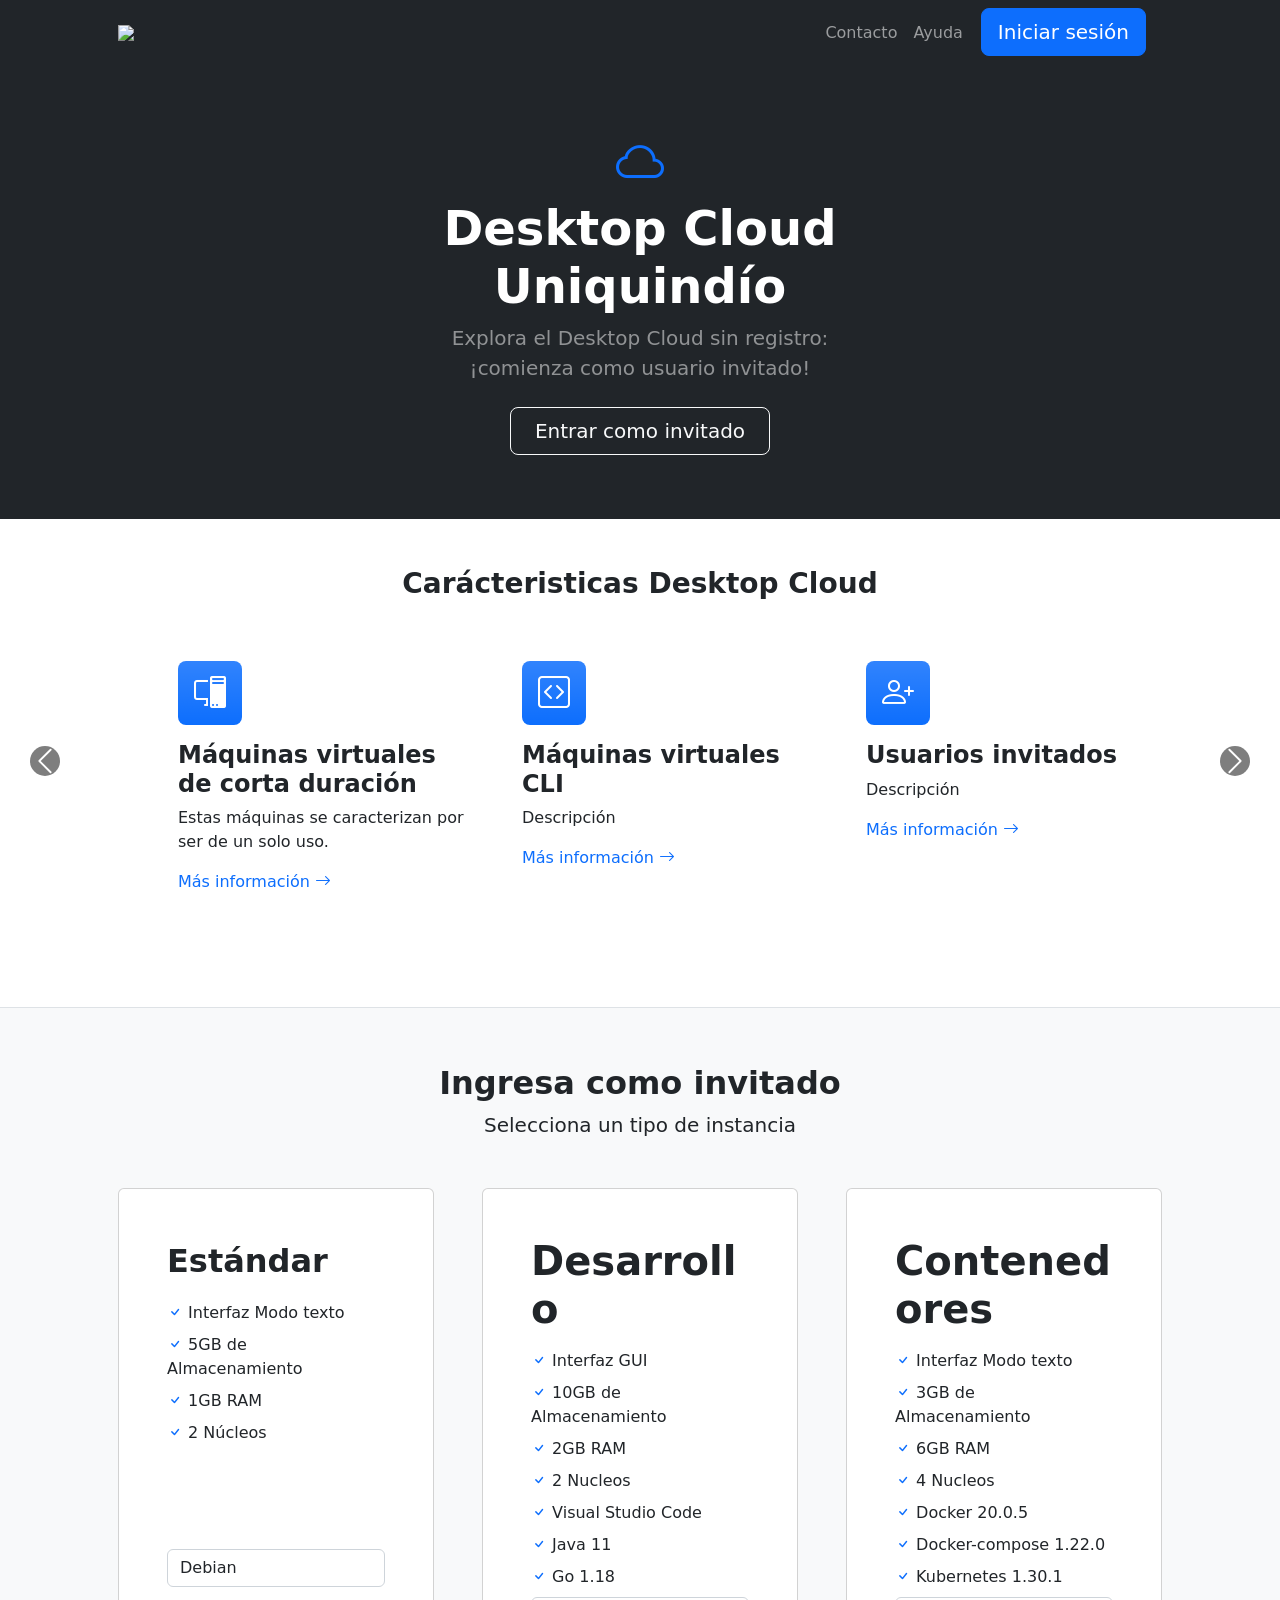
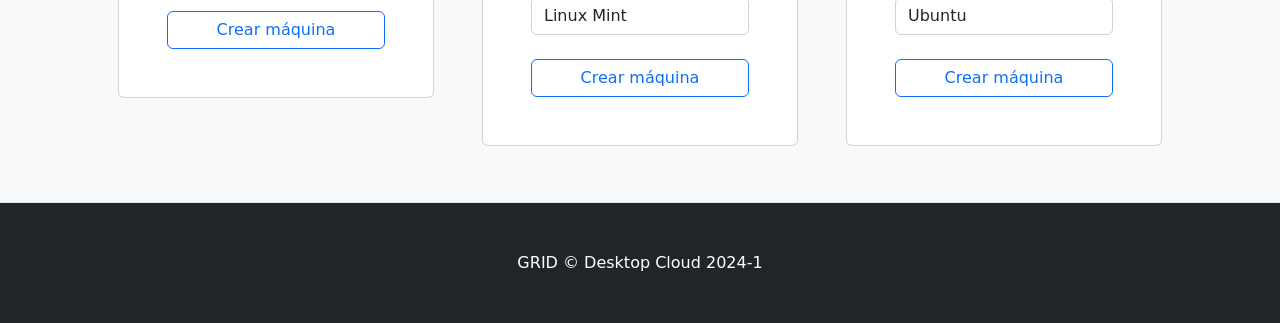
==== templates/index.html @ f7b35f6e "ajustes integracion" ====
<!DOCTYPE html>
<html lang="es">
<head>
    <meta charset="utf-8" />
    <meta name="viewport" content="width=device-width, initial-scale=1, shrink-to-fit=no" />
    <meta name="description" content="" />
    <meta name="author" content="" />
    <title>DesktopCloud - Inicio</title>
    <!-- Favicon-->
    <link rel="icon" type="image/x-icon" href="/static/images/favicon.ico" />
    <!-- Bootstrap icons-->
    <link href="https://cdn.jsdelivr.net/npm/bootstrap-icons@1.4.1/font/bootstrap-icons.css" rel="stylesheet" />
    <link href="https://cdn.jsdelivr.net/npm/bootstrap-icons/font/bootstrap-icons.css" rel="stylesheet">
    <!-- Core theme CSS (includes Bootstrap)-->
    <link href="/static/styles.css" rel="stylesheet" />

    <style>
        .modal-centered {
            display: flex !important;
            align-items: center;
            justify-content: center;
            padding-top: 10%;
        }

        .modal-dialog {
            margin-top: 15vh;
        }

        .carousel-control-prev,
        .carousel-control-next {
            width: auto;
            height: auto;
            transform: translateY(-50%);
            top: 40%;
            padding: 0;
        }

        .carousel-control-prev {
            left: -40px;
            /* valor para desplazar la flecha más hacia la izquierda */
        }

        .carousel-control-next {
            right: -40px;
            /* valor para desplazar la flecha más hacia la derecha */
        }

        .carousel-control-prev-icon,
        .carousel-control-next-icon {
            background-color: black;
            border-radius: 50%;
            width: 30px;
            height: 30px;
        }

        #featuresCarousel .carousel-inner {
            min-height: 250px;
        }
    </style>           
</head>
<body>
    <!-- Responsive navbar-->
    <nav class="navbar navbar-expand-lg navbar-dark bg-dark">
        <div class="container px-5">             
            <a href="/templates/index.html">
                <img class="icon-image" style="width: 250px;" src="/static/images/Imagen3.png">        
            </a>                                  
                
            <button class="navbar-toggler" type="button" data-bs-toggle="collapse" data-bs-target="#navbarSupportedContent" aria-controls="navbarSupportedContent" aria-expanded="false"aria-label="Toggle navigation">
                <span class="navbar-toggler-icon"></span>
            </button>
            <div class="collapse navbar-collapse" id="navbarSupportedContent">                                        
                <ul class="navbar-nav ms-auto mb-2 mb-lg-0">   
                    <li class="nav-item"><a class="nav-link" href="/templates/aboutUs.html" style="margin-top: 5px;">Contacto</a></li>
                    <li class="nav-item"><a class="nav-link" href="/templates/helpCenter.html" style="margin-right: 10px;margin-top: 5px;">Ayuda</a></li>                    
                    <li class="nav-item"><a class="btn btn-primary btn-lg px-3 me-sm-3" href="/templates/login.html">Iniciar sesión</a></li>                                             
                </ul>
            </div>
        </div>
    </nav>
    <!-- Header-->
    <header class="bg-dark py-3">
        <div class="container px-5">
            <div class="row gx-5 justify-content-center">
                <div class="col-lg-6">
                    <div class="text-center my-5">
                        <div style="margin-bottom: -20px; padding-bottom: 20px;">
                            <i class="bi bi-cloud text-primary" style="font-size: 3rem;"></i>
                        </div>
                        <h1 class="display-5 fw-bolder text-white mb-2">Desktop Cloud Uniquindío</h1>
                        <p class="lead text-white-50 mb-4">Explora el Desktop Cloud sin registro:<br> ¡comienza como
                            usuario invitado!</p>
                        <div class="d-grid gap-3 d-sm-flex justify-content-sm-center">
                            <!-- <a class="btn btn-primary btn-lg px-4 me-sm-3" href="#Login">Iniciar sesión</a> -->
                            <a class="btn btn-outline-light btn-lg px-4" href="#Invitado">Entrar como invitado</a>
                        </div>
                    </div>
                </div>
            </div>
        </div>
    </header>

    <!--Sección características-->
    <section class="py-5 border-bottom" id="características">
        <div class="text-center mb-5">
            <h3 class="fw-bolder" style="margin-bottom: 60px;">Carácteristicas Desktop Cloud</h3>
        </div>
        <div class="container px-5 my-5 position-relative">
            <div id="featuresCarousel" class="carousel slide" data-bs-ride="carousel" style="margin-left: 60px;">
                <div class="carousel-inner">
                    <div class="carousel-item active">
                        <div class="row gx-5">
                            <div class="col-lg-4 mb-5 mb-lg-0">
                                <div class="feature bg-primary bg-gradient text-white rounded-3 mb-3">
                                    <i class="bi bi-pc-display"></i>
                                </div>
                                <h2 class="h4 fw-bolder">Máquinas virtuales de corta duración</h2>
                                <p>Estas máquinas se caracterizan por ser de un solo uso.</p>
                                <a class="text-decoration-none" href="#!" data-bs-toggle="modal"
                                    data-bs-target="#descriptionModal1">
                                    Más información
                                    <i class="bi bi-arrow-right"></i>
                                </a>
                            </div>
                            <div class="col-lg-4 mb-5 mb-lg-0">
                                <div class="feature bg-primary bg-gradient text-white rounded-3 mb-3">
                                    <i class="bi bi-code-square"></i>
                                </div>
                                <h2 class="h4 fw-bolder">Máquinas virtuales CLI</h2>
                                <p> Descripción</p>
                                <a class="text-decoration-none" href="#!" data-bs-toggle="modal"
                                    data-bs-target="#descriptionModal2">
                                    Más información
                                    <i class="bi bi-arrow-right"></i>
                                </a>
                            </div>
                            <div class="col-lg-4">
                                <div class="feature bg-primary bg-gradient text-white rounded-3 mb-3">
                                    <i class="bi bi-person-plus"></i>
                                </div>
                                <h2 class="h4 fw-bolder">Usuarios invitados</h2>
                                <p>Descripción</p>
                                <a class="text-decoration-none" href="#!" data-bs-toggle="modal"
                                    data-bs-target="#descriptionModal3">
                                    Más información
                                    <i class="bi bi-arrow-right"></i>
                                </a>
                            </div>
                        </div>
                    </div>
                    <!-- Más elementos del carrusel-->
                    <div class="carousel-item">
                        <div class="row gx-5">
                            <div class="col-lg-4 mb-5 mb-lg-0">
                                <div class="feature bg-primary bg-gradient text-white rounded-3 mb-3">
                                    <i class="bi bi-pc-display"></i>
                                </div>
                                <h2 class="h4 fw-bolder">Otro Elemento 1</h2>
                                <p>Descripción del otro elemento 1.</p>
                                <a class="text-decoration-none" href="#!" data-bs-toggle="modal"
                                    data-bs-target="#descriptionModal4">
                                    Más información
                                    <i class="bi bi-arrow-right"></i>
                                </a>
                            </div>
                            <div class="col-lg-4 mb-5 mb-lg-0">
                                <div class="feature bg-primary bg-gradient text-white rounded-3 mb-3">
                                    <i class="bi bi-code-square"></i>
                                </div>
                                <h2 class="h4 fw-bolder">Otro Elemento 2</h2>
                                <p>Descripción del otro elemento 2.</p>
                                <a class="text-decoration-none" href="#!" data-bs-toggle="modal"
                                    data-bs-target="#descriptionModal5">
                                    Más información
                                    <i class="bi bi-arrow-right"></i>
                                </a>
                            </div>
                            <div class="col-lg-4">
                                <div class="feature bg-primary bg-gradient text-white rounded-3 mb-3">
                                    <i class="bi bi-person-plus"></i>
                                </div>
                                <h2 class="h4 fw-bolder">Otro Elemento 3</h2>
                                <p>Descripción del otro elemento 3.</p>
                                <a class="text-decoration-none" href="#!" data-bs-toggle="modal"
                                    data-bs-target="#descriptionModal6">
                                    Más información
                                    <i class="bi bi-arrow-right"></i>
                                </a>
                            </div>
                        </div>
                    </div>
                </div>
            </div>
            <!-- Flechas de navegación del carrusel -->
            <button class="carousel-control-prev" type="button" data-bs-target="#featuresCarousel" data-bs-slide="prev">
                <span class="carousel-control-prev-icon" aria-hidden="true"></span>
                <span class="visually-hidden">Anterior</span>
            </button>
            <button class="carousel-control-next" type="button" data-bs-target="#featuresCarousel" data-bs-slide="next">
                <span class="carousel-control-next-icon" aria-hidden="true"></span>
                <span class="visually-hidden">Siguiente</span>
            </button>
        </div>

        <!--  Descripcion emergente MVE-->
        <div class="modal fade" id="descriptionModal1" tabindex="-1" aria-labelledby="descriptionModalLabel"
            aria-hidden="true">
            <div class="modal-dialog">
                <div class="modal-content">
                    <div class="modal-header">
                        <h5 class="modal-title" id="descriptionModalLabel">Máquinas virtuales efímeras</h5>
                        <button type="button" class="btn-close" data-bs-dismiss="modal" aria-label="Close"></button>
                    </div>
                    <div class="modal-body">
                        Estas máquinas se caracterizan por su rápida creación, lo que las hace ideales para situaciones
                        donde se necesita una
                        instancia de forma eficiente. Al ser de un solo uso, ofrecen un entorno limpio, no se mantienen
                        persistentes,
                        lo que significa que cualquier cambio o información almacenada en ellas se perderá una vez que
                        la máquina se apague.
                    </div>
                    <div class="modal-footer">

                    </div>
                </div>
            </div>
        </div>

        <!--  Descripcion emergente MVCLI-->
        <div class="modal fade" id="descriptionModal2" tabindex="-1" aria-labelledby="descriptionModalLabel"
            aria-hidden="true">
            <div class="modal-dialog">
                <div class="modal-content">
                    <div class="modal-header">
                        <h5 class="modal-title" id="descriptionModalLabel">Máquinas virtuales CLI</h5>
                        <button type="button" class="btn-close" data-bs-dismiss="modal" aria-label="Close"></button>
                    </div>
                    <div class="modal-body">
                        Son máquinas virtuales que se pueden acceder y controlar a través de una interfaz de
                        línea de comandos, facilitan la gestión y el control del sistema operativo de forma
                        directa, no poseen interfaz gráfica de usuario (GUI) para evitar la congestión de
                        red y que tanto los usuarios en el Desktop Cloud como los usuarios directos en el
                        host no se vean afectados.
                    </div>
                    <div class="modal-footer">

                    </div>
                </div>
            </div>
        </div>

        <!--  Descripcion emergente UserI-->
        <div class="modal fade" id="descriptionModal3" tabindex="-1" aria-labelledby="descriptionModalLabel"
            aria-hidden="true">
            <div class="modal-dialog">
                <div class="modal-content">
                    <div class="modal-header">
                        <h5 class="modal-title" id="descriptionModalLabel">Usuarios invitados</h5>
                        <button type="button" class="btn-close" data-bs-dismiss="modal" aria-label="Close"></button>
                    </div>
                    <div class="modal-body">
                        Los usuarios invitados pueden acceder al sistema de forma rápida y sencilla sin
                        necesidad de registrarse, lo que les permite experimentar con la plataforma de
                        manera temporal y sin compromisos.
                    </div>
                    <div class="modal-footer">

                    </div>
                </div>
            </div>
        </div>
    </section>

    <!-- Sección de invitado-->
    <section class="bg-light py-2 border-bottom" id="Invitado">
        <div class="container px-5 my-5">
            <div class="text-center mb-5">
                <h2 class="fw-bolder">Ingresa como invitado</h2>
                <p class="lead mb-0">Selecciona un tipo de instancia</p>
            </div>
            <div class="row gx-5 justify-content-center">
                <!-- Pricing card free-->
                <div class="col-lg-6 col-xl-4">
                    <div class="card mb-5 mb-xl-0">
                        <div class="card-body p-5">
                            <div class="mb-3">
                                <span class="fs-2 fw-bold">Estándar</span>
                            </div>
                                <ul class="list-unstyled mb-4">
                                    <li class="mb-2">
                                        <i class="bi bi-check text-primary"></i>
                                        Interfaz Modo texto
                                    </li>
                                    <li class="mb-2">
                                        <i class="bi bi-check text-primary"></i>
                                        5GB de Almacenamiento
                                    </li>
                                    <li class="mb-2">
                                        <i class="bi bi-check text-primary"></i>
                                        1GB RAM
                                    </li>
                                    <li class="mb-2">
                                        <i class="bi bi-check text-primary"></i>
                                        2 Núcleos
                                    </li>
                                    <br>
                                    <br>
                                    <br>
                                    <br>
                                    <!--<li class="mb-2">
                                        <i class="bi bi-check text-primary"></i>
                                        caracteristica extra
                                    </li>
                                    <li class="mb-2">
                                        <i class="bi bi-check text-primary"></i>
                                        caracteristica extra
                                    </li>
                                    <li class="mb-2">
                                        <i class="bi b i-check text-primary"></i>
                                        caracteristica extra
                                    </li>-->
                                    <select class="form-control" id="osCreate1" name="osCreate1" required>
                                        <option value="Debian">Debian</option>
                                    </select>
                                </ul>
                                <div class="d-grid">
                                    <a class="btn btn-outline-primary" id="guest-login-btn1">Crear máquina</a>
                                </div>
                            </div>
                        </div>
                    </div>
                    <!-- Pricing card pro-->
                    <div class="col-lg-6 col-xl-4">
                        <div class="card mb-5 mb-xl-0">
                            <div class="card-body p-5">
                                <div class="mb-3">
                                    <span class="display-6 fw-bold">Desarrollo</span>
                                </div>
                                <ul class="list-unstyled mb-4">
                                    <li class="mb-2">
                                        <i class="bi bi-check text-primary"></i>
                                        Interfaz GUI
                                    </li>
                                    <li class="mb-2">
                                        <i class="bi bi-check text-primary"></i>
                                        10GB de Almacenamiento
                                    </li>
                                    <li class="mb-2">
                                        <i class="bi bi-check text-primary"></i>
                                        2GB RAM
                                    </li>
                                    <li class="mb-2">
                                        <i class="bi bi-check text-primary"></i>
                                        2 Nucleos
                                    </li>
                                    <li class="mb-2">
                                        <i class="bi bi-check text-primary"></i>
                                        Visual Studio Code
                                    </li>
                                    <li class="mb-2">
                                        <i class="bi bi-check text-primary"></i>
                                        Java 11
                                    </li>
                                    <li class="mb-2">
                                        <i class="bi bi-check text-primary"></i>
                                        Go 1.18
                                    </li>
                                    <select class="form-control" id="osCreate2" name="osCreate2" required>
                                        <option value="Mint">Linux Mint</option>
                                    </select>
                                </ul>
                                <div class="d-grid">
                                    <a class="btn btn-outline-primary" id="guest-login-btn2">Crear máquina</a>
                                </div>
                            </div>
                        </div>
                    </div>
                    <!-- Pricing card enterprise-->
                    <div class="col-lg-6 col-xl-4">
                        <div class="card">
                            <div class="card-body p-5">
                                <div class="mb-3">
                                    <span class="display-6 fw-bold">Contenedores</span>
                                </div>
                                <ul class="list-unstyled mb-4">
                                    <li class="mb-2">
                                        <i class="bi bi-check text-primary"></i>
                                        Interfaz Modo texto
                                    </li>
                                    <li class="mb-2">
                                        <i class="bi bi-check text-primary"></i>
                                        3GB de Almacenamiento
                                    </li>
                                    <li class="mb-2">
                                        <i class="bi bi-check text-primary"></i>
                                        6GB RAM
                                    </li>
                                    <li class="mb-2">
                                        <i class="bi bi-check text-primary"></i>
                                        4 Nucleos
                                    </li>
                                    <li class="mb-2">
                                        <i class="bi bi-check text-primary"></i>
                                        Docker 20.0.5
                                    </li>
                                    <li class="mb-2">
                                        <i class="bi bi-check text-primary"></i>
                                        Docker-compose 1.22.0
                                    </li>
                                    <li class="mb-2">
                                        <i class="bi bi-check text-primary"></i>
                                        Kubernetes 1.30.1
                                    </li>
                                    <select class="form-control" id="osCreate3" name="osCreate3" required>
                                        <option value="Ubuntu">Ubuntu</option>
                                    </select>
                                </ul>
                                <div class="d-grid">
                                    <a class="btn btn-outline-primary" id="guest-login-btn3">Crear máquina</a>
                                </div>
                            </div>
                        </div>
                    </div>
                </div>
            </div>
        </div>
    </section>

    <!--Script usuario invitado-->
    <script src="https://code.jquery.com/jquery-3.6.0.min.js"></script>
    <script>
        $(document).ready(function () {
            $("#guest-login-btn1").on("click", function () {
                // Obtener el valor seleccionado del campo "osCreate"
                var distribucion = $("#osCreate1").val();

                $.ajax({
                    type: "POST",
                    url: "/api/loginTemp",
                    data: { osCreate: distribucion }, // Incluir el valor en los datos de la solicitud
                    success: function (response) {
                        console.log("Inicio de sesión como invitado exitoso");
                        window.location.href = "/mainPage";
                    },
                    error: function (error) {
                        console.error("Error al iniciar sesión como invitado", error);
                    }
                });
            });
        });
    </script>

    <script src="https://code.jquery.com/jquery-3.6.0.min.js"></script>
    <script>
        $(document).ready(function () {
            $("#guest-login-btn2").on("click", function () {
                // Obtener el valor seleccionado del campo "osCreate"
                var distribucion = $("#osCreate2").val();

                $.ajax({
                    type: "POST",
                    url: "/api/loginTemp",
                    data: { osCreate: distribucion }, // Incluir el valor en los datos de la solicitud
                    success: function (response) {
                        console.log("Inicio de sesión como invitado exitoso");
                        window.location.href = "/mainPage";
                    },
                    error: function (error) {
                        console.error("Error al iniciar sesión como invitado", error);
                    }
                });
            });
        });
    </script>

    <script src="https://code.jquery.com/jquery-3.6.0.min.js"></script>
    <script>
        $(document).ready(function () {
            $("#guest-login-btn3").on("click", function () {
                // Obtener el valor seleccionado del campo "osCreate"
                var distribucion = $("#osCreate3").val();

                $.ajax({
                    type: "POST",
                    url: "/api/loginTemp",
                    data: { osCreate: distribucion }, // Incluir el valor en los datos de la solicitud
                    success: function (response) {
                        console.log("Inicio de sesión como invitado exitoso");
                        window.location.href = "/mainPage";
                    },
                    error: function (error) {
                        console.error("Error al iniciar sesión como invitado", error);
                    }
                });
            });
        });
    </script>


    <!-- Bootstrap core JS-->
    <script src="https://cdn.jsdelivr.net/npm/bootstrap@5.2.3/dist/js/bootstrap.bundle.min.js"></script>
    <!-- Core theme JS-->
    <script
        src="/static/scriptjs/scripts.js"></script>
    <!-- * * * * * * * * * * * * * * * * * * * * * * * * * * * * * * * * * * * * * * * *-->
    <!-- * *                               SB Forms JS                               * *-->
    <!-- * * Activate your form at https://startbootstrap.com/solution/contact-forms * *-->
    <!-- * * * * * * * * * * * * * * * * * * * * * * * * * * * * * * * * * * * * * * * *-->
    <script src="https://cdn.startbootstrap.com/sb-forms-latest.js"></script>
    <script
        src="/static/bootstrap/js/bootstrap.min.js"></script>

</body>
<!-- Footer-->
<footer class="py-5 bg-dark">
    <p class="m-0 text-center text-white">GRID &copy; Desktop Cloud 2024-1</p>
</footer>

</html>
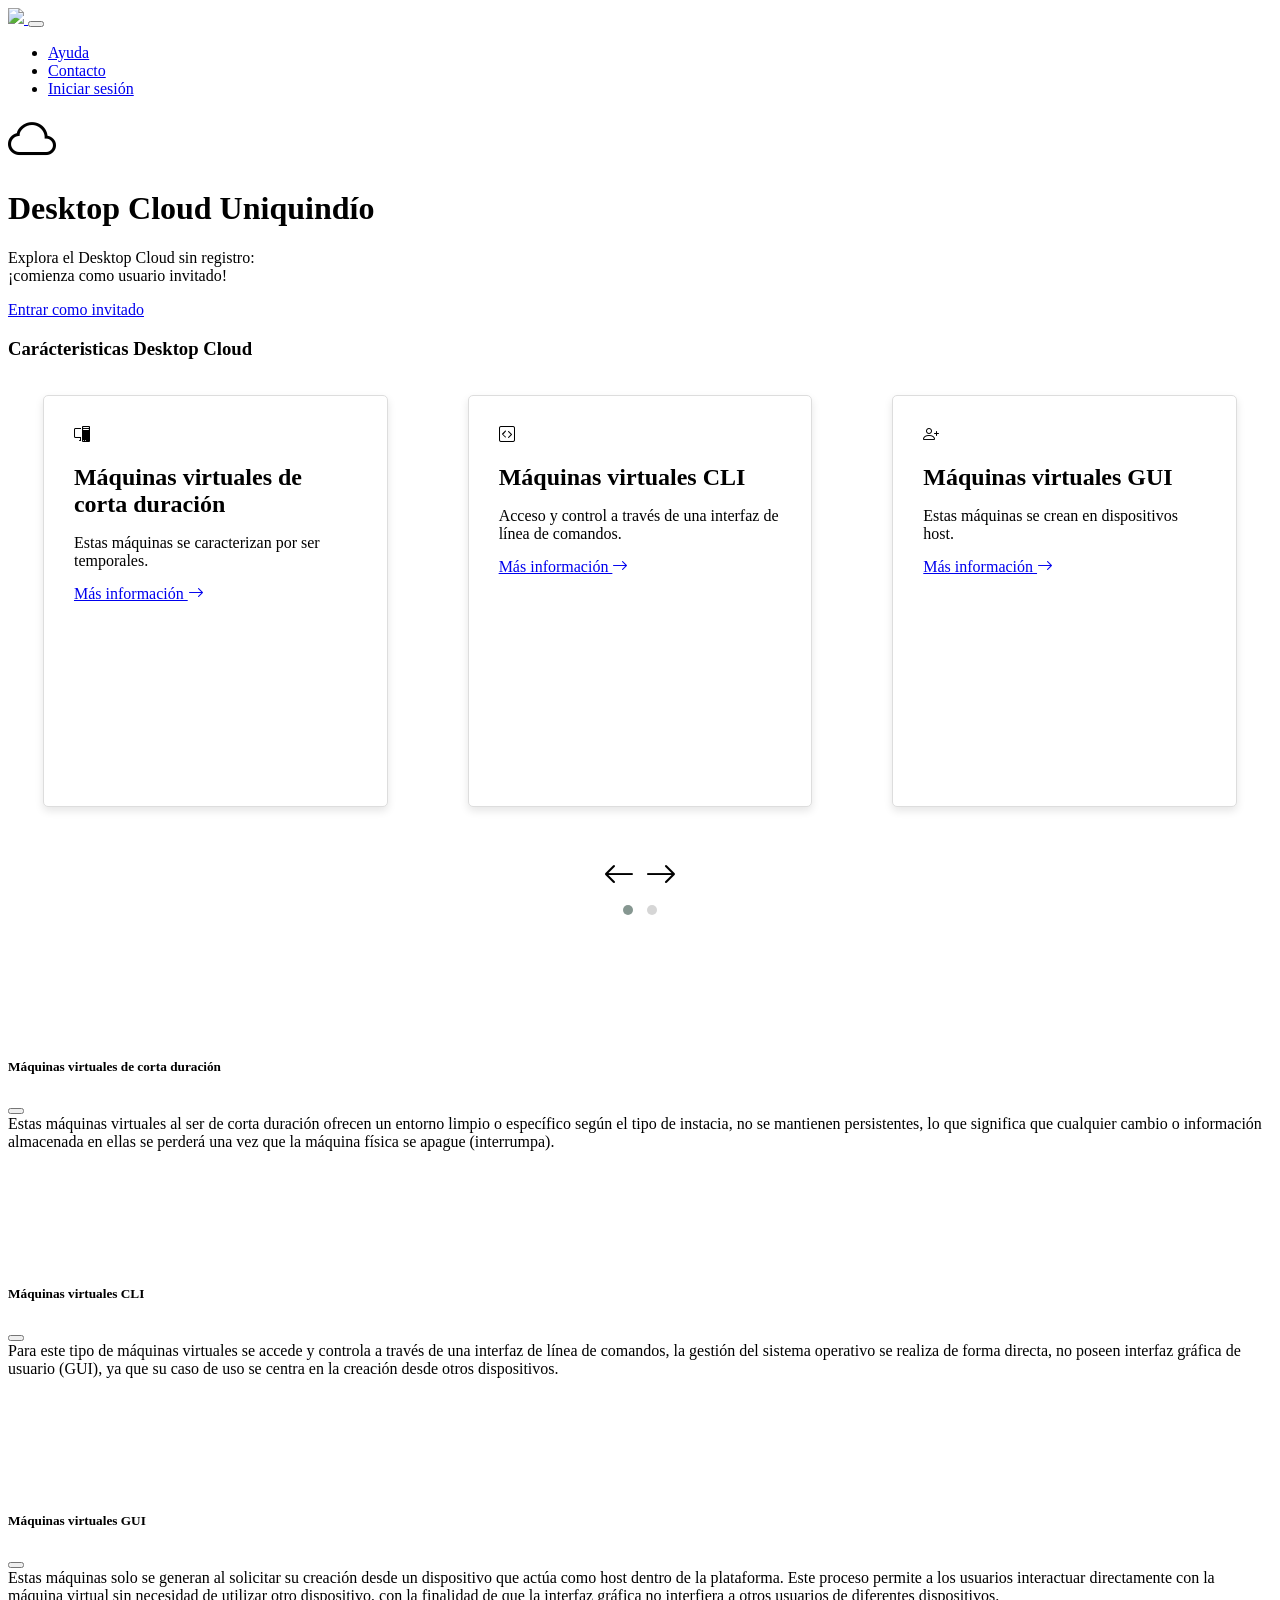
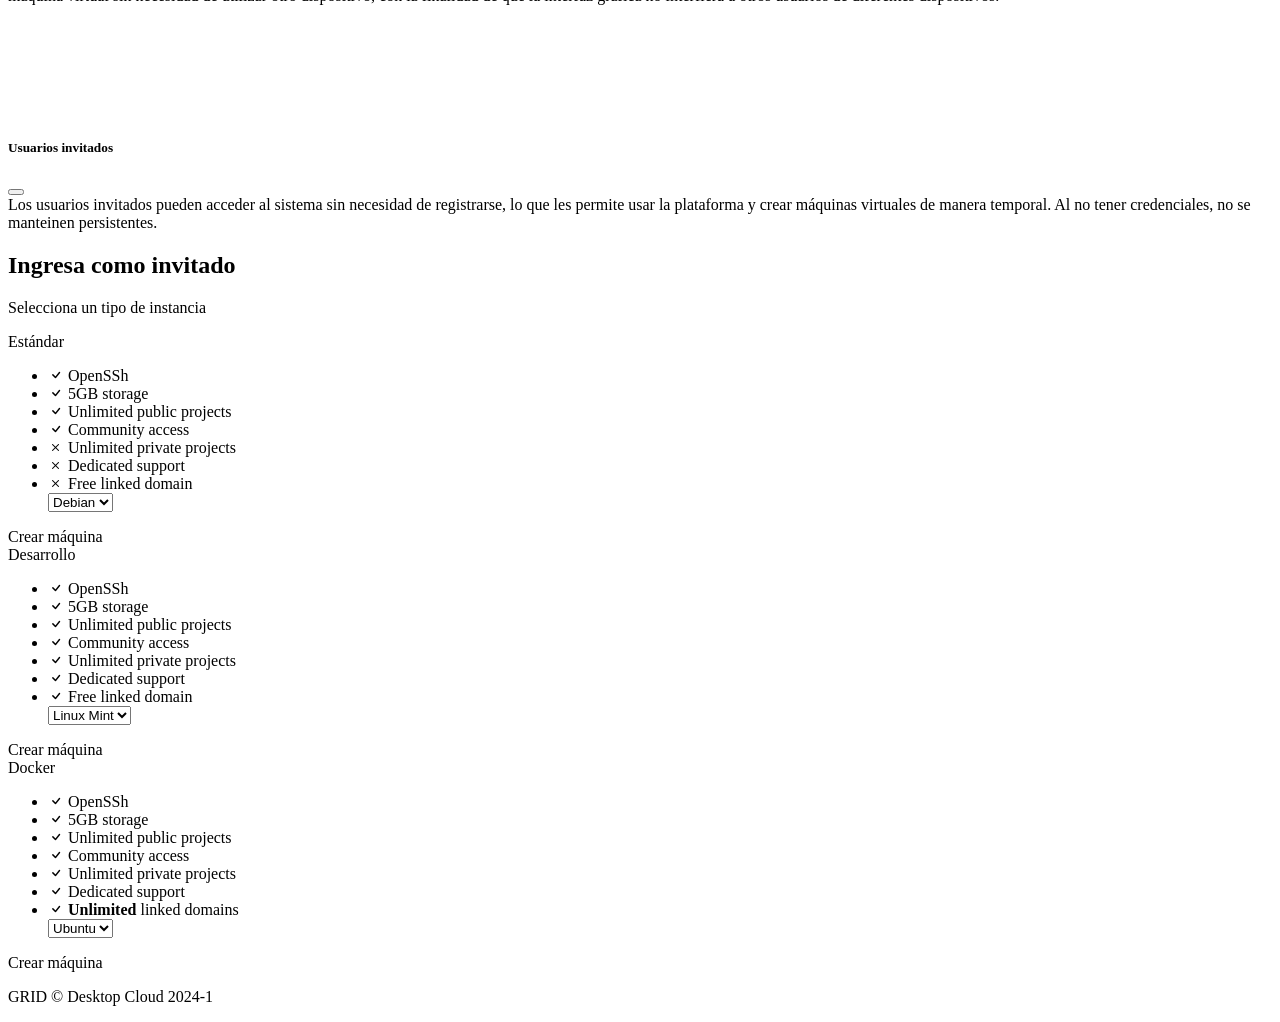
==== commit 1405fca1: "Actualización Frontend [Carrusel, mensaje éxitoso de reigistro]" ====
--- a/templates/index.html
+++ b/templates/index.html
@@ -1,5 +1,6 @@
 <!DOCTYPE html>
 <html lang="es">
+
 <head>
     <meta charset="utf-8" />
     <meta name="viewport" content="width=device-width, initial-scale=1, shrink-to-fit=no" />
@@ -12,7 +13,11 @@
     <link href="https://cdn.jsdelivr.net/npm/bootstrap-icons@1.4.1/font/bootstrap-icons.css" rel="stylesheet" />
     <link href="https://cdn.jsdelivr.net/npm/bootstrap-icons/font/bootstrap-icons.css" rel="stylesheet">
     <!-- Core theme CSS (includes Bootstrap)-->
-    <link href="/static/styles.css" rel="stylesheet" />
+    <link href="static/styles.css" rel="stylesheet" />
+
+    <link rel="stylesheet" href="https://cdnjs.cloudflare.com/ajax/libs/OwlCarousel2/2.3.4/assets/owl.carousel.min.css">
+    <link rel="stylesheet"
+        href="https://cdnjs.cloudflare.com/ajax/libs/OwlCarousel2/2.3.4/assets/owl.theme.default.min.css">
 
     <style>
         .modal-centered {
@@ -26,54 +31,117 @@
             margin-top: 15vh;
         }
 
-        .carousel-control-prev,
-        .carousel-control-next {
-            width: auto;
-            height: auto;
-            transform: translateY(-50%);
-            top: 40%;
-            padding: 0;
-        }
-
-        .carousel-control-prev {
-            left: -40px;
-            /* valor para desplazar la flecha más hacia la izquierda */
-        }
-
-        .carousel-control-next {
-            right: -40px;
-            /* valor para desplazar la flecha más hacia la derecha */
-        }
-
-        .carousel-control-prev-icon,
-        .carousel-control-next-icon {
-            background-color: black;
-            border-radius: 50%;
-            width: 30px;
-            height: 30px;
-        }
-
-        #featuresCarousel .carousel-inner {
-            min-height: 250px;
-        }
-    </style>           
+        .owl-carousel .item {
+            display: flex;
+            justify-content: center;
+            align-items: center;
+            margin: 25px;
+        }
+
+        .owl-carousel .item .col-lg-4 {
+            display: flex;
+            flex-direction: column;
+            align-items: center;
+        }
+
+        .owl-carousel .owl-nav {
+            margin-top: 10px;
+        }
+
+        .owl-carousel .owl-nav button.owl-prev,
+        .owl-carousel .owl-nav button.owl-next {
+            background: transparent;
+            border: none;
+            font-size: 2rem;
+            color: #000;
+        }
+
+        /**/
+        .feature-card {
+            background: #fff;
+            border: 1px solid #ddd;
+            border-radius: 5px;
+            padding: 30px;
+            margin: 10px;
+            box-shadow: 0 4px 8px rgba(0, 0, 0, 0.1);
+            text-align: left;
+            width: 600px;
+            height: 350px;
+            margin-top: 20px;
+        }
+
+        .feature-card .feature {
+            margin-bottom: 15px;
+        }
+
+        .feature-card h2 {
+            margin-bottom: 10px;
+        }
+
+        .feature-card p {
+            margin-bottom: 15px;
+        }
+
+        .owl-carousel .item {
+            display: flex;
+            justify-content: left;
+            align-items: center;
+        }
+
+        .owl-carousel .owl-nav {
+            margin-top: 10px;
+        }
+
+        .owl-carousel .owl-nav button.owl-prev,
+        .owl-carousel .owl-nav button.owl-next {
+            background: transparent;
+            border: none;
+            font-size: 2rem;
+            color: #000;
+        }
+
+        #características .text-center.mb-5 {
+            margin-bottom: 5px;
+            /* Separación entre el título y las cards */
+        }
+
+        .owl-carousel .feature-card {
+            margin-top: 0px;
+            /* Separación superior de las cards */
+            margin-bottom: 10px;
+            /* Separación inferior de las cards */
+        }
+
+        .owl-carousel .owl-nav {
+            margin-bottom: 1px;
+            /* Separación entre las flechas y la siguiente sección */
+        }
+
+        .owl-carousel .owl-dots {
+        margin-bottom: 20px; /* Separación superior de los puntos */
+        text-align: center; /* Centrar los puntos */
+    }
+    </style>
 </head>
+
 <body>
     <!-- Responsive navbar-->
     <nav class="navbar navbar-expand-lg navbar-dark bg-dark">
-        <div class="container px-5">             
-            <a href="/templates/index.html">
-                <img class="icon-image" style="width: 250px;" src="/static/images/Imagen3.png">        
-            </a>                                  
-                
-            <button class="navbar-toggler" type="button" data-bs-toggle="collapse" data-bs-target="#navbarSupportedContent" aria-controls="navbarSupportedContent" aria-expanded="false"aria-label="Toggle navigation">
-                <span class="navbar-toggler-icon"></span>
-            </button>
-            <div class="collapse navbar-collapse" id="navbarSupportedContent">                                        
-                <ul class="navbar-nav ms-auto mb-2 mb-lg-0">   
-                    <li class="nav-item"><a class="nav-link" href="/templates/aboutUs.html" style="margin-top: 5px;">Contacto</a></li>
-                    <li class="nav-item"><a class="nav-link" href="/templates/helpCenter.html" style="margin-right: 10px;margin-top: 5px;">Ayuda</a></li>                    
-                    <li class="nav-item"><a class="btn btn-primary btn-lg px-3 me-sm-3" href="/templates/login.html">Iniciar sesión</a></li>                                             
+        <div class="container px-5">
+            <a href="#!">
+                <img class="icon-image" style="width: 250px;" src="/static/images/Imagen3.png">
+            </a>
+
+            <button class="navbar-toggler" type="button" data-bs-toggle="collapse"
+                data-bs-target="#navbarSupportedContent" aria-controls="navbarSupportedContent" aria-expanded="false"
+                aria-label="Toggle navigation"><span class="navbar-toggler-icon"></span></button>
+            <div class="collapse navbar-collapse" id="navbarSupportedContent">
+                <ul class="navbar-nav ms-auto mb-2 mb-lg-0">
+                    <li class="nav-item"><a class="nav-link" href="#!" style="margin-top: 5px;">Ayuda</a></li>
+                    <li class="nav-item"><a class="nav-link" href="#!"
+                            style="margin-right: 10px;margin-top: 5px;">Contacto</a></li>
+                    <li class="nav-item"><a class="btn btn-primary btn-lg px-4 me-sm-3" href="/login">Iniciar
+                            sesión</a></li>
                 </ul>
             </div>
         </div>
@@ -100,124 +168,98 @@
         </div>
     </header>
 
+
+
     <!--Sección características-->
     <section class="py-5 border-bottom" id="características">
         <div class="text-center mb-5">
-            <h3 class="fw-bolder" style="margin-bottom: 60px;">Carácteristicas Desktop Cloud</h3>
+            <h3 class="fw-bolder" style="margin-bottom: 10px;">Carácteristicas Desktop Cloud</h3>
         </div>
         <div class="container px-5 my-5 position-relative">
-            <div id="featuresCarousel" class="carousel slide" data-bs-ride="carousel" style="margin-left: 60px;">
-                <div class="carousel-inner">
-                    <div class="carousel-item active">
-                        <div class="row gx-5">
-                            <div class="col-lg-4 mb-5 mb-lg-0">
-                                <div class="feature bg-primary bg-gradient text-white rounded-3 mb-3">
-                                    <i class="bi bi-pc-display"></i>
-                                </div>
-                                <h2 class="h4 fw-bolder">Máquinas virtuales de corta duración</h2>
-                                <p>Estas máquinas se caracterizan por ser de un solo uso.</p>
-                                <a class="text-decoration-none" href="#!" data-bs-toggle="modal"
-                                    data-bs-target="#descriptionModal1">
-                                    Más información
-                                    <i class="bi bi-arrow-right"></i>
-                                </a>
-                            </div>
-                            <div class="col-lg-4 mb-5 mb-lg-0">
-                                <div class="feature bg-primary bg-gradient text-white rounded-3 mb-3">
-                                    <i class="bi bi-code-square"></i>
-                                </div>
-                                <h2 class="h4 fw-bolder">Máquinas virtuales CLI</h2>
-                                <p> Descripción</p>
-                                <a class="text-decoration-none" href="#!" data-bs-toggle="modal"
-                                    data-bs-target="#descriptionModal2">
-                                    Más información
-                                    <i class="bi bi-arrow-right"></i>
-                                </a>
-                            </div>
-                            <div class="col-lg-4">
-                                <div class="feature bg-primary bg-gradient text-white rounded-3 mb-3">
-                                    <i class="bi bi-person-plus"></i>
-                                </div>
-                                <h2 class="h4 fw-bolder">Usuarios invitados</h2>
-                                <p>Descripción</p>
-                                <a class="text-decoration-none" href="#!" data-bs-toggle="modal"
-                                    data-bs-target="#descriptionModal3">
-                                    Más información
-                                    <i class="bi bi-arrow-right"></i>
-                                </a>
-                            </div>
-                        </div>
-                    </div>
-                    <!-- Más elementos del carrusel-->
-                    <div class="carousel-item">
-                        <div class="row gx-5">
-                            <div class="col-lg-4 mb-5 mb-lg-0">
-                                <div class="feature bg-primary bg-gradient text-white rounded-3 mb-3">
-                                    <i class="bi bi-pc-display"></i>
-                                </div>
-                                <h2 class="h4 fw-bolder">Otro Elemento 1</h2>
-                                <p>Descripción del otro elemento 1.</p>
-                                <a class="text-decoration-none" href="#!" data-bs-toggle="modal"
-                                    data-bs-target="#descriptionModal4">
-                                    Más información
-                                    <i class="bi bi-arrow-right"></i>
-                                </a>
-                            </div>
-                            <div class="col-lg-4 mb-5 mb-lg-0">
-                                <div class="feature bg-primary bg-gradient text-white rounded-3 mb-3">
-                                    <i class="bi bi-code-square"></i>
-                                </div>
-                                <h2 class="h4 fw-bolder">Otro Elemento 2</h2>
-                                <p>Descripción del otro elemento 2.</p>
-                                <a class="text-decoration-none" href="#!" data-bs-toggle="modal"
-                                    data-bs-target="#descriptionModal5">
-                                    Más información
-                                    <i class="bi bi-arrow-right"></i>
-                                </a>
-                            </div>
-                            <div class="col-lg-4">
-                                <div class="feature bg-primary bg-gradient text-white rounded-3 mb-3">
-                                    <i class="bi bi-person-plus"></i>
-                                </div>
-                                <h2 class="h4 fw-bolder">Otro Elemento 3</h2>
-                                <p>Descripción del otro elemento 3.</p>
-                                <a class="text-decoration-none" href="#!" data-bs-toggle="modal"
-                                    data-bs-target="#descriptionModal6">
-                                    Más información
-                                    <i class="bi bi-arrow-right"></i>
-                                </a>
-                            </div>
-                        </div>
-                    </div>
-                </div>
-            </div>
-            <!-- Flechas de navegación del carrusel -->
-            <button class="carousel-control-prev" type="button" data-bs-target="#featuresCarousel" data-bs-slide="prev">
-                <span class="carousel-control-prev-icon" aria-hidden="true"></span>
-                <span class="visually-hidden">Anterior</span>
-            </button>
-            <button class="carousel-control-next" type="button" data-bs-target="#featuresCarousel" data-bs-slide="next">
-                <span class="carousel-control-next-icon" aria-hidden="true"></span>
-                <span class="visually-hidden">Siguiente</span>
-            </button>
-        </div>
-
-        <!--  Descripcion emergente MVE-->
+            <div class="owl-carousel owl-theme">
+                <div class="item">
+                    <div class="feature-card">
+                        <div class="feature bg-primary bg-gradient text-white rounded-3 mb-3">
+                            <i class="bi bi-pc-display"></i>
+                        </div>
+                        <h2 class="h4 fw-bolder">Máquinas virtuales de corta duración</h2>
+                        <p>Estas máquinas se caracterizan por ser temporales.        
+                        </p>
+                        <a class="text-decoration-none" href="#!" data-bs-toggle="modal"
+                            data-bs-target="#descriptionModal1">
+                            Más información
+                            <i class="bi bi-arrow-right"></i>
+                        </a>
+                    </div>
+                </div>
+                <div class="item">
+                    <div class="feature-card">
+                        <div class="feature bg-primary bg-gradient text-white rounded-3 mb-3">
+                            <i class="bi bi-code-square"></i>
+                        </div>
+                        <h2 class="h4 fw-bolder">Máquinas virtuales CLI</h2>
+                        <p>
+                            Acceso y control a través de una interfaz de línea de comandos.
+                        </p>
+                        <a class="text-decoration-none" href="#!" data-bs-toggle="modal"
+                            data-bs-target="#descriptionModal2">
+                            Más información
+                            <i class="bi bi-arrow-right"></i>
+                        </a>
+                    </div>
+                </div>
+                <div class="item">
+                    <div class="feature-card">
+                        <div class="feature bg-primary bg-gradient text-white rounded-3 mb-3">
+                            <i class="bi bi-person-plus"></i>
+                        </div>
+                        <h2 class="h4 fw-bolder">Máquinas virtuales GUI</h2>
+                        <p>
+                            Estas máquinas se crean en dispositivos host.
+                        </p>
+                        <a class="text-decoration-none" href="#!" data-bs-toggle="modal"
+                            data-bs-target="#descriptionModal3">
+                            Más información
+                            <i class="bi bi-arrow-right"></i>
+                        </a>
+                    </div>
+                </div>
+                <div class="item">
+                    <div class="feature-card">
+                        <div class="feature bg-primary bg-gradient text-white rounded-3 mb-3">
+                            <i class="bi bi-person-plus"></i>
+                        </div>
+                        <h2 class="h4 fw-bolder">Usuarios invitados</h2>
+                        <p>
+                            Estos usuarios pueden crear máquinas virtuales sin necesidad de registro.
+                        </p>
+                        <a class="text-decoration-none" href="#!" data-bs-toggle="modal"
+                            data-bs-target="#descriptionModal4">
+                            Más información
+                            <i class="bi bi-arrow-right"></i>
+                        </a>
+                    </div>
+                </div>
+            </div>
+        </div>
+        <!---->
+
+        <!--  Descripción emergente Máquinas Virtuales corta duración-->
         <div class="modal fade" id="descriptionModal1" tabindex="-1" aria-labelledby="descriptionModalLabel"
             aria-hidden="true">
             <div class="modal-dialog">
                 <div class="modal-content">
                     <div class="modal-header">
-                        <h5 class="modal-title" id="descriptionModalLabel">Máquinas virtuales efímeras</h5>
+                        <h5 class="modal-title" id="descriptionModalLabel">Máquinas virtuales de corta duración</h5>
                         <button type="button" class="btn-close" data-bs-dismiss="modal" aria-label="Close"></button>
                     </div>
                     <div class="modal-body">
-                        Estas máquinas se caracterizan por su rápida creación, lo que las hace ideales para situaciones
-                        donde se necesita una
-                        instancia de forma eficiente. Al ser de un solo uso, ofrecen un entorno limpio, no se mantienen
+                        Estas máquinas virtuales al ser de corta duración ofrecen un entorno limpio o específico
+                        según el tipo de instacia, no se mantienen
                         persistentes,
-                        lo que significa que cualquier cambio o información almacenada en ellas se perderá una vez que
-                        la máquina se apague.
+                        lo que significa que cualquier cambio o información almacenada en ellas se perderá una vez
+                        que
+                        la máquina física se apague (interrumpa).
                     </div>
                     <div class="modal-footer">
 
@@ -226,7 +268,7 @@
             </div>
         </div>
 
-        <!--  Descripcion emergente MVCLI-->
+        <!--  Descripcion emergente máquinas virtuales CLI-->
         <div class="modal fade" id="descriptionModal2" tabindex="-1" aria-labelledby="descriptionModalLabel"
             aria-hidden="true">
             <div class="modal-dialog">
@@ -236,11 +278,10 @@
                         <button type="button" class="btn-close" data-bs-dismiss="modal" aria-label="Close"></button>
                     </div>
                     <div class="modal-body">
-                        Son máquinas virtuales que se pueden acceder y controlar a través de una interfaz de
-                        línea de comandos, facilitan la gestión y el control del sistema operativo de forma
-                        directa, no poseen interfaz gráfica de usuario (GUI) para evitar la congestión de
-                        red y que tanto los usuarios en el Desktop Cloud como los usuarios directos en el
-                        host no se vean afectados.
+                        Para este tipo de máquinas virtuales se accede y controla a través de una interfaz de
+                        línea de comandos, la gestión del sistema operativo se realiza de forma
+                        directa, no poseen interfaz gráfica de usuario (GUI), ya que su caso de uso se 
+                        centra en la creación desde otros dispositivos.
                     </div>
                     <div class="modal-footer">
 
@@ -249,8 +290,34 @@
             </div>
         </div>
 
+        <!-- Descripción máquinas virtuales GUI -->
+             <div class="modal fade" id="descriptionModal3" tabindex="-1" aria-labelledby="descriptionModalLabel"
+            aria-hidden="true">
+            <div class="modal-dialog">
+                <div class="modal-content">
+                    <div class="modal-header">
+                        <h5 class="modal-title" id="descriptionModalLabel">Máquinas virtuales GUI</h5>
+                        <button type="button" class="btn-close" data-bs-dismiss="modal" aria-label="Close"></button>
+                    </div>
+                    <div class="modal-body">
+                        Estas máquinas solo se generan al solicitar su creación desde 
+                        un dispositivo que actúa como host dentro de la plataforma.
+                        Este proceso permite a los usuarios interactuar directamente con 
+                        la máquina virtual sin necesidad de utilizar otro dispositivo, 
+                        con la finalidad de que la interfaz gráfica no interfiera a otros usuarios de diferentes dispositivos.
+
+                    </div>
+                    <div class="modal-footer">
+
+                    </div>
+                </div>
+            </div>
+        </div>
+     
+
         <!--  Descripcion emergente UserI-->
-        <div class="modal fade" id="descriptionModal3" tabindex="-1" aria-labelledby="descriptionModalLabel"
+
+        <div class="modal fade" id="descriptionModal4" tabindex="-1" aria-labelledby="descriptionModalLabel"
             aria-hidden="true">
             <div class="modal-dialog">
                 <div class="modal-content">
@@ -259,9 +326,9 @@
                         <button type="button" class="btn-close" data-bs-dismiss="modal" aria-label="Close"></button>
                     </div>
                     <div class="modal-body">
-                        Los usuarios invitados pueden acceder al sistema de forma rápida y sencilla sin
-                        necesidad de registrarse, lo que les permite experimentar con la plataforma de
-                        manera temporal y sin compromisos.
+                        Los usuarios invitados pueden acceder al sistema sin necesidad de registrarse, 
+                        lo que les permite usar la plataforma y crear máquinas virtuales de manera temporal. 
+                        Al no tener credenciales, no se manteinen persistentes.
                     </div>
                     <div class="modal-footer">
 
@@ -286,139 +353,132 @@
                             <div class="mb-3">
                                 <span class="fs-2 fw-bold">Estándar</span>
                             </div>
-                                <ul class="list-unstyled mb-4">
-                                    <li class="mb-2">
-                                        <i class="bi bi-check text-primary"></i>
-                                        Interfaz Modo texto
-                                    </li>
-                                    <li class="mb-2">
-                                        <i class="bi bi-check text-primary"></i>
-                                        5GB de Almacenamiento
-                                    </li>
-                                    <li class="mb-2">
-                                        <i class="bi bi-check text-primary"></i>
-                                        1GB RAM
-                                    </li>
-                                    <li class="mb-2">
-                                        <i class="bi bi-check text-primary"></i>
-                                        2 Núcleos
-                                    </li>
-                                    <br>
-                                    <br>
-                                    <br>
-                                    <br>
-                                    <!--<li class="mb-2">
-                                        <i class="bi bi-check text-primary"></i>
-                                        caracteristica extra
-                                    </li>
-                                    <li class="mb-2">
-                                        <i class="bi bi-check text-primary"></i>
-                                        caracteristica extra
-                                    </li>
-                                    <li class="mb-2">
-                                        <i class="bi b i-check text-primary"></i>
-                                        caracteristica extra
-                                    </li>-->
-                                    <select class="form-control" id="osCreate1" name="osCreate1" required>
-                                        <option value="Debian">Debian</option>
-                                    </select>
-                                </ul>
-                                <div class="d-grid">
-                                    <a class="btn btn-outline-primary" id="guest-login-btn1">Crear máquina</a>
-                                </div>
+                            <ul class="list-unstyled mb-4">
+                                <li class="mb-2">
+                                    <i class="bi bi-check text-primary"></i>
+                                    OpenSSh
+                                </li>
+                                <li class="mb-2">
+                                    <i class="bi bi-check text-primary"></i>
+                                    5GB storage
+                                </li>
+                                <li class="mb-2">
+                                    <i class="bi bi-check text-primary"></i>
+                                    Unlimited public projects
+                                </li>
+                                <li class="mb-2">
+                                    <i class="bi bi-check text-primary"></i>
+                                    Community access
+                                </li>
+                                <li class="mb-2 text-muted">
+                                    <i class="bi bi-x"></i>
+                                    Unlimited private projects
+                                </li>
+                                <li class="mb-2 text-muted">
+                                    <i class="bi bi-x"></i>
+                                    Dedicated support
+                                </li>
+                                <li class="mb-2 text-muted">
+                                    <i class="bi bi-x"></i>
+                                    Free linked domain
+                                </li>
+                                <select class="form-control" id="osCreate1" name="osCreate1" required>
+                                    <option value="Debian">Debian</option>
+                                </select>
+                            </ul>
+                            <div class="d-grid"><a class="btn btn-outline-primary" id="guest-login-btn1">Crear
+                                    máquina</a></div>
+                        </div>
+                    </div>
+                </div>
+                <!-- Pricing card pro-->
+                <div class="col-lg-6 col-xl-4">
+                    <div class="card mb-5 mb-xl-0">
+                        <div class="card-body p-5">
+                            <div class="mb-3">
+                                <span class="fs-2 fw-bold">Desarrollo</span>
                             </div>
-                        </div>
-                    </div>
-                    <!-- Pricing card pro-->
-                    <div class="col-lg-6 col-xl-4">
-                        <div class="card mb-5 mb-xl-0">
-                            <div class="card-body p-5">
-                                <div class="mb-3">
-                                    <span class="display-6 fw-bold">Desarrollo</span>
-                                </div>
-                                <ul class="list-unstyled mb-4">
-                                    <li class="mb-2">
-                                        <i class="bi bi-check text-primary"></i>
-                                        Interfaz GUI
-                                    </li>
-                                    <li class="mb-2">
-                                        <i class="bi bi-check text-primary"></i>
-                                        10GB de Almacenamiento
-                                    </li>
-                                    <li class="mb-2">
-                                        <i class="bi bi-check text-primary"></i>
-                                        2GB RAM
-                                    </li>
-                                    <li class="mb-2">
-                                        <i class="bi bi-check text-primary"></i>
-                                        2 Nucleos
-                                    </li>
-                                    <li class="mb-2">
-                                        <i class="bi bi-check text-primary"></i>
-                                        Visual Studio Code
-                                    </li>
-                                    <li class="mb-2">
-                                        <i class="bi bi-check text-primary"></i>
-                                        Java 11
-                                    </li>
-                                    <li class="mb-2">
-                                        <i class="bi bi-check text-primary"></i>
-                                        Go 1.18
-                                    </li>
-                                    <select class="form-control" id="osCreate2" name="osCreate2" required>
-                                        <option value="Mint">Linux Mint</option>
-                                    </select>
-                                </ul>
-                                <div class="d-grid">
-                                    <a class="btn btn-outline-primary" id="guest-login-btn2">Crear máquina</a>
-                                </div>
+                            <ul class="list-unstyled mb-4">
+                                <li class="mb-2">
+                                    <i class="bi bi-check text-primary"></i>
+                                    OpenSSh
+                                </li>
+                                <li class="mb-2">
+                                    <i class="bi bi-check text-primary"></i>
+                                    5GB storage
+                                </li>
+                                <li class="mb-2">
+                                    <i class="bi bi-check text-primary"></i>
+                                    Unlimited public projects
+                                </li>
+                                <li class="mb-2">
+                                    <i class="bi bi-check text-primary"></i>
+                                    Community access
+                                </li>
+                                <li class="mb-2">
+                                    <i class="bi bi-check text-primary"></i>
+                                    Unlimited private projects
+                                </li>
+                                <li class="mb-2">
+                                    <i class="bi bi-check text-primary"></i>
+                                    Dedicated support
+                                </li>
+                                <li class="mb-2">
+                                    <i class="bi bi-check text-primary"></i>
+                                    Free linked domain
+                                </li>
+                                <select class="form-control" id="osCreate2" name="osCreate2" required>
+                                    <option value="Mint">Linux Mint</option>
+                                </select>
+                            </ul>
+                            <div class="d-grid"><a class="btn btn-outline-primary" id="guest-login-btn2">Crear
+                                    máquina</a></div>
+                        </div>
+                    </div>
+                </div>
+                <!-- Pricing card enterprise-->
+                <div class="col-lg-6 col-xl-4">
+                    <div class="card">
+                        <div class="card-body p-5">
+                            <div class="mb-3">
+                                <span class="fs-2 fw-bold">Docker</span>
                             </div>
-                        </div>
-                    </div>
-                    <!-- Pricing card enterprise-->
-                    <div class="col-lg-6 col-xl-4">
-                        <div class="card">
-                            <div class="card-body p-5">
-                                <div class="mb-3">
-                                    <span class="display-6 fw-bold">Contenedores</span>
-                                </div>
-                                <ul class="list-unstyled mb-4">
-                                    <li class="mb-2">
-                                        <i class="bi bi-check text-primary"></i>
-                                        Interfaz Modo texto
-                                    </li>
-                                    <li class="mb-2">
-                                        <i class="bi bi-check text-primary"></i>
-                                        3GB de Almacenamiento
-                                    </li>
-                                    <li class="mb-2">
-                                        <i class="bi bi-check text-primary"></i>
-                                        6GB RAM
-                                    </li>
-                                    <li class="mb-2">
-                                        <i class="bi bi-check text-primary"></i>
-                                        4 Nucleos
-                                    </li>
-                                    <li class="mb-2">
-                                        <i class="bi bi-check text-primary"></i>
-                                        Docker 20.0.5
-                                    </li>
-                                    <li class="mb-2">
-                                        <i class="bi bi-check text-primary"></i>
-                                        Docker-compose 1.22.0
-                                    </li>
-                                    <li class="mb-2">
-                                        <i class="bi bi-check text-primary"></i>
-                                        Kubernetes 1.30.1
-                                    </li>
-                                    <select class="form-control" id="osCreate3" name="osCreate3" required>
-                                        <option value="Ubuntu">Ubuntu</option>
-                                    </select>
-                                </ul>
-                                <div class="d-grid">
-                                    <a class="btn btn-outline-primary" id="guest-login-btn3">Crear máquina</a>
-                                </div>
-                            </div>
+                            <ul class="list-unstyled mb-4">
+                                <li class="mb-2">
+                                    <i class="bi bi-check text-primary"></i>
+                                    OpenSSh
+                                </li>
+                                <li class="mb-2">
+                                    <i class="bi bi-check text-primary"></i>
+                                    5GB storage
+                                </li>
+                                <li class="mb-2">
+                                    <i class="bi bi-check text-primary"></i>
+                                    Unlimited public projects
+                                </li>
+                                <li class="mb-2">
+                                    <i class="bi bi-check text-primary"></i>
+                                    Community access
+                                </li>
+                                <li class="mb-2">
+                                    <i class="bi bi-check text-primary"></i>
+                                    Unlimited private projects
+                                </li>
+                                <li class="mb-2">
+                                    <i class="bi bi-check text-primary"></i>
+                                    Dedicated support
+                                </li>
+                                <li class="mb-2">
+                                    <i class="bi bi-check text-primary"></i>
+                                    <strong>Unlimited</strong>
+                                    linked domains
+                                </li>
+                                <select class="form-control" id="osCreate3" name="osCreate3" required>
+                                    <option value="Ubuntu">Ubuntu</option>
+                                </select>
+                            </ul>
+                            <div class="d-grid"><a class="btn btn-outline-primary" id="guest-login-btn3">Crear
+                                    máquina</a></div>
                         </div>
                     </div>
                 </div>
@@ -500,16 +560,37 @@
     <!-- Bootstrap core JS-->
     <script src="https://cdn.jsdelivr.net/npm/bootstrap@5.2.3/dist/js/bootstrap.bundle.min.js"></script>
     <!-- Core theme JS-->
-    <script
-        src="/static/scriptjs/scripts.js"></script>
+    <script src="/static/scriptjs/scripts.js"></script>
     <!-- * * * * * * * * * * * * * * * * * * * * * * * * * * * * * * * * * * * * * * * *-->
     <!-- * *                               SB Forms JS                               * *-->
     <!-- * * Activate your form at https://startbootstrap.com/solution/contact-forms * *-->
     <!-- * * * * * * * * * * * * * * * * * * * * * * * * * * * * * * * * * * * * * * * *-->
-    <script src="https://cdn.startbootstrap.com/sb-forms-latest.js"></script>
-    <script
-        src="/static/bootstrap/js/bootstrap.min.js"></script>
-
+
+    <script src="https://cdnjs.cloudflare.com/ajax/libs/jquery/3.6.0/jquery.min.js"></script>
+    <script src="https://cdnjs.cloudflare.com/ajax/libs/OwlCarousel2/2.3.4/owl.carousel.min.js"></script>
+
+    <script>
+        $(document).ready(function () {
+            $(".owl-carousel").owlCarousel({
+                items: 3,
+                margin: 10,
+                loop: true,
+                nav: true,
+                navText: ["<i class='bi bi-arrow-left'></i>", "<i class='bi bi-arrow-right'></i>"],
+                responsive: {
+                    0: {
+                        items: 1
+                    },
+                    600: {
+                        items: 2
+                    },
+                    1000: {
+                        items: 3
+                    }
+                }
+            });
+        });
+    </script>
 </body>
 <!-- Footer-->
 <footer class="py-5 bg-dark">
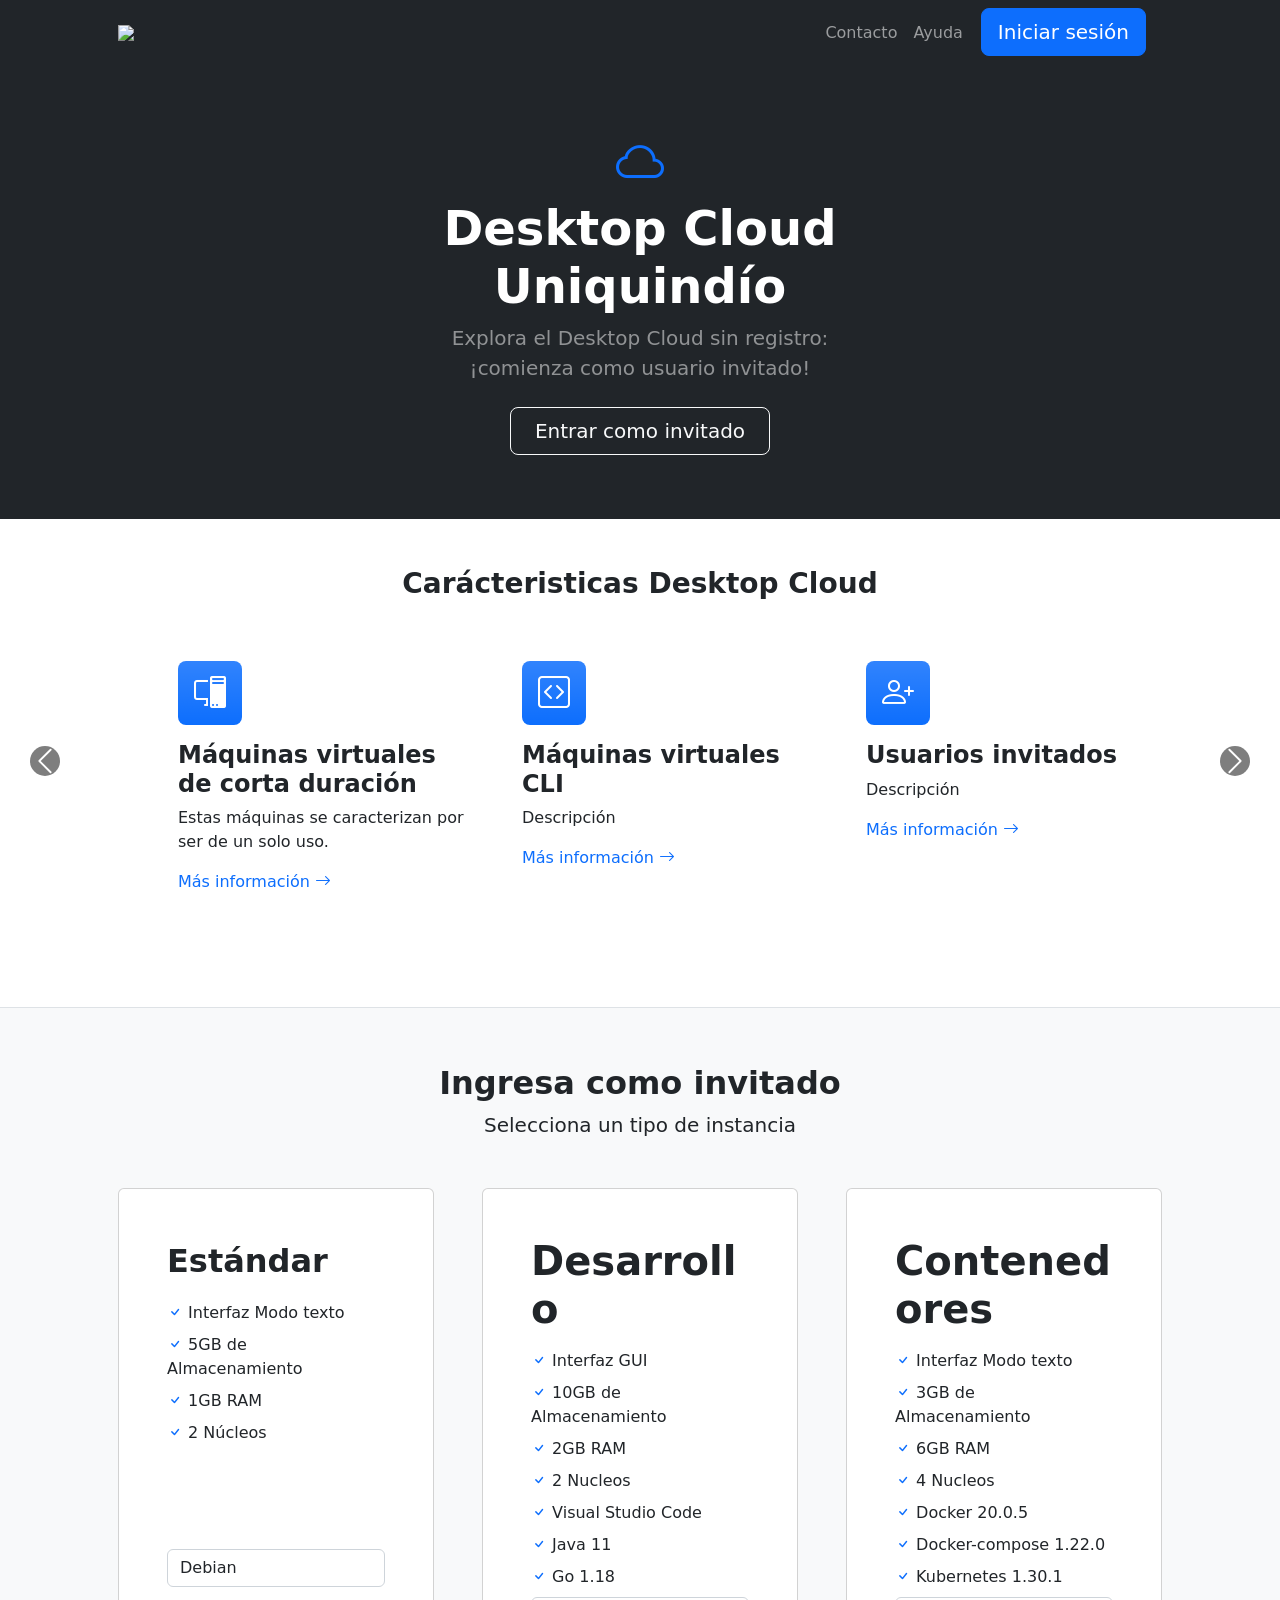
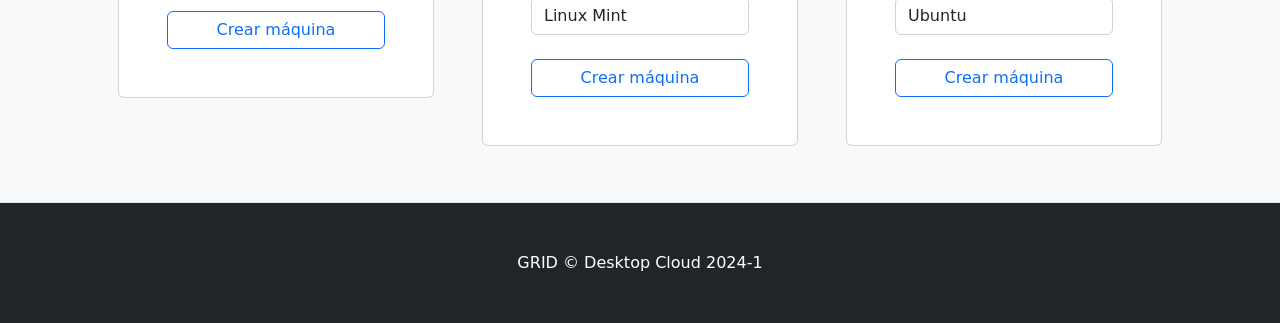
==== commit abcb0876: "Merge pull request #4 from tarttaros/main actualizacion" ====
--- a/templates/index.html
+++ b/templates/index.html
@@ -1,6 +1,5 @@
 <!DOCTYPE html>
 <html lang="es">
-
 <head>
     <meta charset="utf-8" />
     <meta name="viewport" content="width=device-width, initial-scale=1, shrink-to-fit=no" />
@@ -8,16 +7,12 @@
     <meta name="author" content="" />
     <title>DesktopCloud - Inicio</title>
     <!-- Favicon-->
-    <link rel="icon" type="image/x-icon" href="/static/images/favicon.ico" />
+    <link rel="icon" type="image/x-icon" href="/static/images/icon.png" />
     <!-- Bootstrap icons-->
     <link href="https://cdn.jsdelivr.net/npm/bootstrap-icons@1.4.1/font/bootstrap-icons.css" rel="stylesheet" />
     <link href="https://cdn.jsdelivr.net/npm/bootstrap-icons/font/bootstrap-icons.css" rel="stylesheet">
     <!-- Core theme CSS (includes Bootstrap)-->
-    <link href="static/styles.css" rel="stylesheet" />
-
-    <link rel="stylesheet" href="https://cdnjs.cloudflare.com/ajax/libs/OwlCarousel2/2.3.4/assets/owl.carousel.min.css">
-    <link rel="stylesheet"
-        href="https://cdnjs.cloudflare.com/ajax/libs/OwlCarousel2/2.3.4/assets/owl.theme.default.min.css">
+    <link href="/static/styles.css" rel="stylesheet" />
 
     <style>
         .modal-centered {
@@ -31,117 +26,54 @@
             margin-top: 15vh;
         }
 
-        .owl-carousel .item {
-            display: flex;
-            justify-content: center;
-            align-items: center;
-            margin: 25px;
-        }
-
-        .owl-carousel .item .col-lg-4 {
-            display: flex;
-            flex-direction: column;
-            align-items: center;
-        }
-
-        .owl-carousel .owl-nav {
-            margin-top: 10px;
-        }
-
-        .owl-carousel .owl-nav button.owl-prev,
-        .owl-carousel .owl-nav button.owl-next {
-            background: transparent;
-            border: none;
-            font-size: 2rem;
-            color: #000;
-        }
-
-        /**/
-        .feature-card {
-            background: #fff;
-            border: 1px solid #ddd;
-            border-radius: 5px;
-            padding: 30px;
-            margin: 10px;
-            box-shadow: 0 4px 8px rgba(0, 0, 0, 0.1);
-            text-align: left;
-            width: 600px;
-            height: 350px;
-            margin-top: 20px;
-        }
-
-        .feature-card .feature {
-            margin-bottom: 15px;
-        }
-
-        .feature-card h2 {
-            margin-bottom: 10px;
-        }
-
-        .feature-card p {
-            margin-bottom: 15px;
-        }
-
-        .owl-carousel .item {
-            display: flex;
-            justify-content: left;
-            align-items: center;
-        }
-
-        .owl-carousel .owl-nav {
-            margin-top: 10px;
-        }
-
-        .owl-carousel .owl-nav button.owl-prev,
-        .owl-carousel .owl-nav button.owl-next {
-            background: transparent;
-            border: none;
-            font-size: 2rem;
-            color: #000;
-        }
-
-        #características .text-center.mb-5 {
-            margin-bottom: 5px;
-            /* Separación entre el título y las cards */
-        }
-
-        .owl-carousel .feature-card {
-            margin-top: 0px;
-            /* Separación superior de las cards */
-            margin-bottom: 10px;
-            /* Separación inferior de las cards */
-        }
-
-        .owl-carousel .owl-nav {
-            margin-bottom: 1px;
-            /* Separación entre las flechas y la siguiente sección */
-        }
-
-        .owl-carousel .owl-dots {
-        margin-bottom: 20px; /* Separación superior de los puntos */
-        text-align: center; /* Centrar los puntos */
-    }
-    </style>
+        .carousel-control-prev,
+        .carousel-control-next {
+            width: auto;
+            height: auto;
+            transform: translateY(-50%);
+            top: 40%;
+            padding: 0;
+        }
+
+        .carousel-control-prev {
+            left: -40px;
+            /* valor para desplazar la flecha más hacia la izquierda */
+        }
+
+        .carousel-control-next {
+            right: -40px;
+            /* valor para desplazar la flecha más hacia la derecha */
+        }
+
+        .carousel-control-prev-icon,
+        .carousel-control-next-icon {
+            background-color: black;
+            border-radius: 50%;
+            width: 30px;
+            height: 30px;
+        }
+
+        #featuresCarousel .carousel-inner {
+            min-height: 250px;
+        }
+    </style>           
 </head>
-
 <body>
     <!-- Responsive navbar-->
     <nav class="navbar navbar-expand-lg navbar-dark bg-dark">
-        <div class="container px-5">
-            <a href="#!">
-                <img class="icon-image" style="width: 250px;" src="/static/images/Imagen3.png">
-            </a>
-
-            <button class="navbar-toggler" type="button" data-bs-toggle="collapse"
-                data-bs-target="#navbarSupportedContent" aria-controls="navbarSupportedContent" aria-expanded="false"
-                aria-label="Toggle navigation"><span class="navbar-toggler-icon"></span></button>
-            <div class="collapse navbar-collapse" id="navbarSupportedContent">
-                <ul class="navbar-nav ms-auto mb-2 mb-lg-0">
-                    <li class="nav-item"><a class="nav-link" href="#!" style="margin-top: 5px;">Ayuda</a></li>
-                    <li class="nav-item"><a class="nav-link" href="#!"
-                            style="margin-right: 10px;margin-top: 5px;">Contacto</a></li>
-                    <li class="nav-item"><a class="btn btn-primary btn-lg px-4 me-sm-3" href="/login">Iniciar
-                            sesión</a></li>
+        <div class="container px-5">             
+            <a href="/templates/index.html">
+                <img class="icon-image" style="width: 250px;" src="/static/images/Imagen3.png">        
+            </a>                                  
+                
+            <button class="navbar-toggler" type="button" data-bs-toggle="collapse" data-bs-target="#navbarSupportedContent" aria-controls="navbarSupportedContent" aria-expanded="false"aria-label="Toggle navigation">
+                <span class="navbar-toggler-icon"></span>
+            </button>
+            <div class="collapse navbar-collapse" id="navbarSupportedContent">                                        
+                <ul class="navbar-nav ms-auto mb-2 mb-lg-0">   
+                    <li class="nav-item"><a class="nav-link" href="/templates/aboutUs.html" style="margin-top: 5px;">Contacto</a></li>
+                    <li class="nav-item"><a class="nav-link" href="/templates/helpCenter.html" style="margin-right: 10px;margin-top: 5px;">Ayuda</a></li>                    
+                    <li class="nav-item"><a class="btn btn-primary btn-lg px-3 me-sm-3" href="/templates/login.html">Iniciar sesión</a></li>                                             
                 </ul>
             </div>
         </div>
@@ -168,98 +100,124 @@
         </div>
     </header>
 
-
-
     <!--Sección características-->
     <section class="py-5 border-bottom" id="características">
         <div class="text-center mb-5">
-            <h3 class="fw-bolder" style="margin-bottom: 10px;">Carácteristicas Desktop Cloud</h3>
+            <h3 class="fw-bolder" style="margin-bottom: 60px;">Carácteristicas Desktop Cloud</h3>
         </div>
         <div class="container px-5 my-5 position-relative">
-            <div class="owl-carousel owl-theme">
-                <div class="item">
-                    <div class="feature-card">
-                        <div class="feature bg-primary bg-gradient text-white rounded-3 mb-3">
-                            <i class="bi bi-pc-display"></i>
-                        </div>
-                        <h2 class="h4 fw-bolder">Máquinas virtuales de corta duración</h2>
-                        <p>Estas máquinas se caracterizan por ser temporales.        
-                        </p>
-                        <a class="text-decoration-none" href="#!" data-bs-toggle="modal"
-                            data-bs-target="#descriptionModal1">
-                            Más información
-                            <i class="bi bi-arrow-right"></i>
-                        </a>
+            <div id="featuresCarousel" class="carousel slide" data-bs-ride="carousel" style="margin-left: 60px;">
+                <div class="carousel-inner">
+                    <div class="carousel-item active">
+                        <div class="row gx-5">
+                            <div class="col-lg-4 mb-5 mb-lg-0">
+                                <div class="feature bg-primary bg-gradient text-white rounded-3 mb-3">
+                                    <i class="bi bi-pc-display"></i>
+                                </div>
+                                <h2 class="h4 fw-bolder">Máquinas virtuales de corta duración</h2>
+                                <p>Estas máquinas se caracterizan por ser de un solo uso.</p>
+                                <a class="text-decoration-none" href="#!" data-bs-toggle="modal"
+                                    data-bs-target="#descriptionModal1">
+                                    Más información
+                                    <i class="bi bi-arrow-right"></i>
+                                </a>
+                            </div>
+                            <div class="col-lg-4 mb-5 mb-lg-0">
+                                <div class="feature bg-primary bg-gradient text-white rounded-3 mb-3">
+                                    <i class="bi bi-code-square"></i>
+                                </div>
+                                <h2 class="h4 fw-bolder">Máquinas virtuales CLI</h2>
+                                <p> Descripción</p>
+                                <a class="text-decoration-none" href="#!" data-bs-toggle="modal"
+                                    data-bs-target="#descriptionModal2">
+                                    Más información
+                                    <i class="bi bi-arrow-right"></i>
+                                </a>
+                            </div>
+                            <div class="col-lg-4">
+                                <div class="feature bg-primary bg-gradient text-white rounded-3 mb-3">
+                                    <i class="bi bi-person-plus"></i>
+                                </div>
+                                <h2 class="h4 fw-bolder">Usuarios invitados</h2>
+                                <p>Descripción</p>
+                                <a class="text-decoration-none" href="#!" data-bs-toggle="modal"
+                                    data-bs-target="#descriptionModal3">
+                                    Más información
+                                    <i class="bi bi-arrow-right"></i>
+                                </a>
+                            </div>
+                        </div>
+                    </div>
+                    <!-- Más elementos del carrusel-->
+                    <div class="carousel-item">
+                        <div class="row gx-5">
+                            <div class="col-lg-4 mb-5 mb-lg-0">
+                                <div class="feature bg-primary bg-gradient text-white rounded-3 mb-3">
+                                    <i class="bi bi-pc-display"></i>
+                                </div>
+                                <h2 class="h4 fw-bolder">Otro Elemento 1</h2>
+                                <p>Descripción del otro elemento 1.</p>
+                                <a class="text-decoration-none" href="#!" data-bs-toggle="modal"
+                                    data-bs-target="#descriptionModal4">
+                                    Más información
+                                    <i class="bi bi-arrow-right"></i>
+                                </a>
+                            </div>
+                            <div class="col-lg-4 mb-5 mb-lg-0">
+                                <div class="feature bg-primary bg-gradient text-white rounded-3 mb-3">
+                                    <i class="bi bi-code-square"></i>
+                                </div>
+                                <h2 class="h4 fw-bolder">Otro Elemento 2</h2>
+                                <p>Descripción del otro elemento 2.</p>
+                                <a class="text-decoration-none" href="#!" data-bs-toggle="modal"
+                                    data-bs-target="#descriptionModal5">
+                                    Más información
+                                    <i class="bi bi-arrow-right"></i>
+                                </a>
+                            </div>
+                            <div class="col-lg-4">
+                                <div class="feature bg-primary bg-gradient text-white rounded-3 mb-3">
+                                    <i class="bi bi-person-plus"></i>
+                                </div>
+                                <h2 class="h4 fw-bolder">Otro Elemento 3</h2>
+                                <p>Descripción del otro elemento 3.</p>
+                                <a class="text-decoration-none" href="#!" data-bs-toggle="modal"
+                                    data-bs-target="#descriptionModal6">
+                                    Más información
+                                    <i class="bi bi-arrow-right"></i>
+                                </a>
+                            </div>
+                        </div>
                     </div>
                 </div>
-                <div class="item">
-                    <div class="feature-card">
-                        <div class="feature bg-primary bg-gradient text-white rounded-3 mb-3">
-                            <i class="bi bi-code-square"></i>
-                        </div>
-                        <h2 class="h4 fw-bolder">Máquinas virtuales CLI</h2>
-                        <p>
-                            Acceso y control a través de una interfaz de línea de comandos.
-                        </p>
-                        <a class="text-decoration-none" href="#!" data-bs-toggle="modal"
-                            data-bs-target="#descriptionModal2">
-                            Más información
-                            <i class="bi bi-arrow-right"></i>
-                        </a>
-                    </div>
-                </div>
-                <div class="item">
-                    <div class="feature-card">
-                        <div class="feature bg-primary bg-gradient text-white rounded-3 mb-3">
-                            <i class="bi bi-person-plus"></i>
-                        </div>
-                        <h2 class="h4 fw-bolder">Máquinas virtuales GUI</h2>
-                        <p>
-                            Estas máquinas se crean en dispositivos host.
-                        </p>
-                        <a class="text-decoration-none" href="#!" data-bs-toggle="modal"
-                            data-bs-target="#descriptionModal3">
-                            Más información
-                            <i class="bi bi-arrow-right"></i>
-                        </a>
-                    </div>
-                </div>
-                <div class="item">
-                    <div class="feature-card">
-                        <div class="feature bg-primary bg-gradient text-white rounded-3 mb-3">
-                            <i class="bi bi-person-plus"></i>
-                        </div>
-                        <h2 class="h4 fw-bolder">Usuarios invitados</h2>
-                        <p>
-                            Estos usuarios pueden crear máquinas virtuales sin necesidad de registro.
-                        </p>
-                        <a class="text-decoration-none" href="#!" data-bs-toggle="modal"
-                            data-bs-target="#descriptionModal4">
-                            Más información
-                            <i class="bi bi-arrow-right"></i>
-                        </a>
-                    </div>
-                </div>
-            </div>
-        </div>
-        <!---->
-
-        <!--  Descripción emergente Máquinas Virtuales corta duración-->
+            </div>
+            <!-- Flechas de navegación del carrusel -->
+            <button class="carousel-control-prev" type="button" data-bs-target="#featuresCarousel" data-bs-slide="prev">
+                <span class="carousel-control-prev-icon" aria-hidden="true"></span>
+                <span class="visually-hidden">Anterior</span>
+            </button>
+            <button class="carousel-control-next" type="button" data-bs-target="#featuresCarousel" data-bs-slide="next">
+                <span class="carousel-control-next-icon" aria-hidden="true"></span>
+                <span class="visually-hidden">Siguiente</span>
+            </button>
+        </div>
+
+        <!--  Descripcion emergente MVE-->
         <div class="modal fade" id="descriptionModal1" tabindex="-1" aria-labelledby="descriptionModalLabel"
             aria-hidden="true">
             <div class="modal-dialog">
                 <div class="modal-content">
                     <div class="modal-header">
-                        <h5 class="modal-title" id="descriptionModalLabel">Máquinas virtuales de corta duración</h5>
+                        <h5 class="modal-title" id="descriptionModalLabel">Máquinas virtuales efímeras</h5>
                         <button type="button" class="btn-close" data-bs-dismiss="modal" aria-label="Close"></button>
                     </div>
                     <div class="modal-body">
-                        Estas máquinas virtuales al ser de corta duración ofrecen un entorno limpio o específico
-                        según el tipo de instacia, no se mantienen
+                        Estas máquinas se caracterizan por su rápida creación, lo que las hace ideales para situaciones
+                        donde se necesita una
+                        instancia de forma eficiente. Al ser de un solo uso, ofrecen un entorno limpio, no se mantienen
                         persistentes,
-                        lo que significa que cualquier cambio o información almacenada en ellas se perderá una vez
-                        que
-                        la máquina física se apague (interrumpa).
+                        lo que significa que cualquier cambio o información almacenada en ellas se perderá una vez que
+                        la máquina se apague.
                     </div>
                     <div class="modal-footer">
 
@@ -268,7 +226,7 @@
             </div>
         </div>
 
-        <!--  Descripcion emergente máquinas virtuales CLI-->
+        <!--  Descripcion emergente MVCLI-->
         <div class="modal fade" id="descriptionModal2" tabindex="-1" aria-labelledby="descriptionModalLabel"
             aria-hidden="true">
             <div class="modal-dialog">
@@ -278,10 +236,11 @@
                         <button type="button" class="btn-close" data-bs-dismiss="modal" aria-label="Close"></button>
                     </div>
                     <div class="modal-body">
-                        Para este tipo de máquinas virtuales se accede y controla a través de una interfaz de
-                        línea de comandos, la gestión del sistema operativo se realiza de forma
-                        directa, no poseen interfaz gráfica de usuario (GUI), ya que su caso de uso se 
-                        centra en la creación desde otros dispositivos.
+                        Son máquinas virtuales que se pueden acceder y controlar a través de una interfaz de
+                        línea de comandos, facilitan la gestión y el control del sistema operativo de forma
+                        directa, no poseen interfaz gráfica de usuario (GUI) para evitar la congestión de
+                        red y que tanto los usuarios en el Desktop Cloud como los usuarios directos en el
+                        host no se vean afectados.
                     </div>
                     <div class="modal-footer">
 
@@ -290,34 +249,8 @@
             </div>
         </div>
 
-        <!-- Descripción máquinas virtuales GUI -->
-             <div class="modal fade" id="descriptionModal3" tabindex="-1" aria-labelledby="descriptionModalLabel"
-            aria-hidden="true">
-            <div class="modal-dialog">
-                <div class="modal-content">
-                    <div class="modal-header">
-                        <h5 class="modal-title" id="descriptionModalLabel">Máquinas virtuales GUI</h5>
-                        <button type="button" class="btn-close" data-bs-dismiss="modal" aria-label="Close"></button>
-                    </div>
-                    <div class="modal-body">
-                        Estas máquinas solo se generan al solicitar su creación desde 
-                        un dispositivo que actúa como host dentro de la plataforma.
-                        Este proceso permite a los usuarios interactuar directamente con 
-                        la máquina virtual sin necesidad de utilizar otro dispositivo, 
-                        con la finalidad de que la interfaz gráfica no interfiera a otros usuarios de diferentes dispositivos.
-
-                    </div>
-                    <div class="modal-footer">
-
-                    </div>
-                </div>
-            </div>
-        </div>
-     
-
         <!--  Descripcion emergente UserI-->
-
-        <div class="modal fade" id="descriptionModal4" tabindex="-1" aria-labelledby="descriptionModalLabel"
+        <div class="modal fade" id="descriptionModal3" tabindex="-1" aria-labelledby="descriptionModalLabel"
             aria-hidden="true">
             <div class="modal-dialog">
                 <div class="modal-content">
@@ -326,9 +259,9 @@
                         <button type="button" class="btn-close" data-bs-dismiss="modal" aria-label="Close"></button>
                     </div>
                     <div class="modal-body">
-                        Los usuarios invitados pueden acceder al sistema sin necesidad de registrarse, 
-                        lo que les permite usar la plataforma y crear máquinas virtuales de manera temporal. 
-                        Al no tener credenciales, no se manteinen persistentes.
+                        Los usuarios invitados pueden acceder al sistema de forma rápida y sencilla sin
+                        necesidad de registrarse, lo que les permite experimentar con la plataforma de
+                        manera temporal y sin compromisos.
                     </div>
                     <div class="modal-footer">
 
@@ -353,132 +286,139 @@
                             <div class="mb-3">
                                 <span class="fs-2 fw-bold">Estándar</span>
                             </div>
-                            <ul class="list-unstyled mb-4">
-                                <li class="mb-2">
-                                    <i class="bi bi-check text-primary"></i>
-                                    OpenSSh
-                                </li>
-                                <li class="mb-2">
-                                    <i class="bi bi-check text-primary"></i>
-                                    5GB storage
-                                </li>
-                                <li class="mb-2">
-                                    <i class="bi bi-check text-primary"></i>
-                                    Unlimited public projects
-                                </li>
-                                <li class="mb-2">
-                                    <i class="bi bi-check text-primary"></i>
-                                    Community access
-                                </li>
-                                <li class="mb-2 text-muted">
-                                    <i class="bi bi-x"></i>
-                                    Unlimited private projects
-                                </li>
-                                <li class="mb-2 text-muted">
-                                    <i class="bi bi-x"></i>
-                                    Dedicated support
-                                </li>
-                                <li class="mb-2 text-muted">
-                                    <i class="bi bi-x"></i>
-                                    Free linked domain
-                                </li>
-                                <select class="form-control" id="osCreate1" name="osCreate1" required>
-                                    <option value="Debian">Debian</option>
-                                </select>
-                            </ul>
-                            <div class="d-grid"><a class="btn btn-outline-primary" id="guest-login-btn1">Crear
-                                    máquina</a></div>
-                        </div>
-                    </div>
-                </div>
-                <!-- Pricing card pro-->
-                <div class="col-lg-6 col-xl-4">
-                    <div class="card mb-5 mb-xl-0">
-                        <div class="card-body p-5">
-                            <div class="mb-3">
-                                <span class="fs-2 fw-bold">Desarrollo</span>
-                            </div>
-                            <ul class="list-unstyled mb-4">
-                                <li class="mb-2">
-                                    <i class="bi bi-check text-primary"></i>
-                                    OpenSSh
-                                </li>
-                                <li class="mb-2">
-                                    <i class="bi bi-check text-primary"></i>
-                                    5GB storage
-                                </li>
-                                <li class="mb-2">
-                                    <i class="bi bi-check text-primary"></i>
-                                    Unlimited public projects
-                                </li>
-                                <li class="mb-2">
-                                    <i class="bi bi-check text-primary"></i>
-                                    Community access
-                                </li>
-                                <li class="mb-2">
-                                    <i class="bi bi-check text-primary"></i>
-                                    Unlimited private projects
-                                </li>
-                                <li class="mb-2">
-                                    <i class="bi bi-check text-primary"></i>
-                                    Dedicated support
-                                </li>
-                                <li class="mb-2">
-                                    <i class="bi bi-check text-primary"></i>
-                                    Free linked domain
-                                </li>
-                                <select class="form-control" id="osCreate2" name="osCreate2" required>
-                                    <option value="Mint">Linux Mint</option>
-                                </select>
-                            </ul>
-                            <div class="d-grid"><a class="btn btn-outline-primary" id="guest-login-btn2">Crear
-                                    máquina</a></div>
-                        </div>
-                    </div>
-                </div>
-                <!-- Pricing card enterprise-->
-                <div class="col-lg-6 col-xl-4">
-                    <div class="card">
-                        <div class="card-body p-5">
-                            <div class="mb-3">
-                                <span class="fs-2 fw-bold">Docker</span>
-                            </div>
-                            <ul class="list-unstyled mb-4">
-                                <li class="mb-2">
-                                    <i class="bi bi-check text-primary"></i>
-                                    OpenSSh
-                                </li>
-                                <li class="mb-2">
-                                    <i class="bi bi-check text-primary"></i>
-                                    5GB storage
-                                </li>
-                                <li class="mb-2">
-                                    <i class="bi bi-check text-primary"></i>
-                                    Unlimited public projects
-                                </li>
-                                <li class="mb-2">
-                                    <i class="bi bi-check text-primary"></i>
-                                    Community access
-                                </li>
-                                <li class="mb-2">
-                                    <i class="bi bi-check text-primary"></i>
-                                    Unlimited private projects
-                                </li>
-                                <li class="mb-2">
-                                    <i class="bi bi-check text-primary"></i>
-                                    Dedicated support
-                                </li>
-                                <li class="mb-2">
-                                    <i class="bi bi-check text-primary"></i>
-                                    <strong>Unlimited</strong>
-                                    linked domains
-                                </li>
-                                <select class="form-control" id="osCreate3" name="osCreate3" required>
-                                    <option value="Ubuntu">Ubuntu</option>
-                                </select>
-                            </ul>
-                            <div class="d-grid"><a class="btn btn-outline-primary" id="guest-login-btn3">Crear
-                                    máquina</a></div>
+                                <ul class="list-unstyled mb-4">
+                                    <li class="mb-2">
+                                        <i class="bi bi-check text-primary"></i>
+                                        Interfaz Modo texto
+                                    </li>
+                                    <li class="mb-2">
+                                        <i class="bi bi-check text-primary"></i>
+                                        5GB de Almacenamiento
+                                    </li>
+                                    <li class="mb-2">
+                                        <i class="bi bi-check text-primary"></i>
+                                        1GB RAM
+                                    </li>
+                                    <li class="mb-2">
+                                        <i class="bi bi-check text-primary"></i>
+                                        2 Núcleos
+                                    </li>
+                                    <br>
+                                    <br>
+                                    <br>
+                                    <br>
+                                    <!--<li class="mb-2">
+                                        <i class="bi bi-check text-primary"></i>
+                                        caracteristica extra
+                                    </li>
+                                    <li class="mb-2">
+                                        <i class="bi bi-check text-primary"></i>
+                                        caracteristica extra
+                                    </li>
+                                    <li class="mb-2">
+                                        <i class="bi b i-check text-primary"></i>
+                                        caracteristica extra
+                                    </li>-->
+                                    <select class="form-control" id="osCreate1" name="osCreate1" required>
+                                        <option value="Debian">Debian</option>
+                                    </select>
+                                </ul>
+                                <div class="d-grid">
+                                    <a class="btn btn-outline-primary" id="guest-login-btn1">Crear máquina</a>
+                                </div>
+                            </div>
+                        </div>
+                    </div>
+                    <!-- Pricing card pro-->
+                    <div class="col-lg-6 col-xl-4">
+                        <div class="card mb-5 mb-xl-0">
+                            <div class="card-body p-5">
+                                <div class="mb-3">
+                                    <span class="display-6 fw-bold">Desarrollo</span>
+                                </div>
+                                <ul class="list-unstyled mb-4">
+                                    <li class="mb-2">
+                                        <i class="bi bi-check text-primary"></i>
+                                        Interfaz GUI
+                                    </li>
+                                    <li class="mb-2">
+                                        <i class="bi bi-check text-primary"></i>
+                                        10GB de Almacenamiento
+                                    </li>
+                                    <li class="mb-2">
+                                        <i class="bi bi-check text-primary"></i>
+                                        2GB RAM
+                                    </li>
+                                    <li class="mb-2">
+                                        <i class="bi bi-check text-primary"></i>
+                                        2 Nucleos
+                                    </li>
+                                    <li class="mb-2">
+                                        <i class="bi bi-check text-primary"></i>
+                                        Visual Studio Code
+                                    </li>
+                                    <li class="mb-2">
+                                        <i class="bi bi-check text-primary"></i>
+                                        Java 11
+                                    </li>
+                                    <li class="mb-2">
+                                        <i class="bi bi-check text-primary"></i>
+                                        Go 1.18
+                                    </li>
+                                    <select class="form-control" id="osCreate2" name="osCreate2" required>
+                                        <option value="Mint">Linux Mint</option>
+                                    </select>
+                                </ul>
+                                <div class="d-grid">
+                                    <a class="btn btn-outline-primary" id="guest-login-btn2">Crear máquina</a>
+                                </div>
+                            </div>
+                        </div>
+                    </div>
+                    <!-- Pricing card enterprise-->
+                    <div class="col-lg-6 col-xl-4">
+                        <div class="card">
+                            <div class="card-body p-5">
+                                <div class="mb-3">
+                                    <span class="display-6 fw-bold">Contenedores</span>
+                                </div>
+                                <ul class="list-unstyled mb-4">
+                                    <li class="mb-2">
+                                        <i class="bi bi-check text-primary"></i>
+                                        Interfaz Modo texto
+                                    </li>
+                                    <li class="mb-2">
+                                        <i class="bi bi-check text-primary"></i>
+                                        3GB de Almacenamiento
+                                    </li>
+                                    <li class="mb-2">
+                                        <i class="bi bi-check text-primary"></i>
+                                        6GB RAM
+                                    </li>
+                                    <li class="mb-2">
+                                        <i class="bi bi-check text-primary"></i>
+                                        4 Nucleos
+                                    </li>
+                                    <li class="mb-2">
+                                        <i class="bi bi-check text-primary"></i>
+                                        Docker 20.0.5
+                                    </li>
+                                    <li class="mb-2">
+                                        <i class="bi bi-check text-primary"></i>
+                                        Docker-compose 1.22.0
+                                    </li>
+                                    <li class="mb-2">
+                                        <i class="bi bi-check text-primary"></i>
+                                        Kubernetes 1.30.1
+                                    </li>
+                                    <select class="form-control" id="osCreate3" name="osCreate3" required>
+                                        <option value="Ubuntu">Ubuntu</option>
+                                    </select>
+                                </ul>
+                                <div class="d-grid">
+                                    <a class="btn btn-outline-primary" id="guest-login-btn3">Crear máquina</a>
+                                </div>
+                            </div>
                         </div>
                     </div>
                 </div>
@@ -560,37 +500,16 @@
     <!-- Bootstrap core JS-->
     <script src="https://cdn.jsdelivr.net/npm/bootstrap@5.2.3/dist/js/bootstrap.bundle.min.js"></script>
     <!-- Core theme JS-->
-    <script src="/static/scriptjs/scripts.js"></script>
+    <script
+        src="/static/scriptjs/scripts.js"></script>
     <!-- * * * * * * * * * * * * * * * * * * * * * * * * * * * * * * * * * * * * * * * *-->
     <!-- * *                               SB Forms JS                               * *-->
     <!-- * * Activate your form at https://startbootstrap.com/solution/contact-forms * *-->
     <!-- * * * * * * * * * * * * * * * * * * * * * * * * * * * * * * * * * * * * * * * *-->
-
-    <script src="https://cdnjs.cloudflare.com/ajax/libs/jquery/3.6.0/jquery.min.js"></script>
-    <script src="https://cdnjs.cloudflare.com/ajax/libs/OwlCarousel2/2.3.4/owl.carousel.min.js"></script>
-
-    <script>
-        $(document).ready(function () {
-            $(".owl-carousel").owlCarousel({
-                items: 3,
-                margin: 10,
-                loop: true,
-                nav: true,
-                navText: ["<i class='bi bi-arrow-left'></i>", "<i class='bi bi-arrow-right'></i>"],
-                responsive: {
-                    0: {
-                        items: 1
-                    },
-                    600: {
-                        items: 2
-                    },
-                    1000: {
-                        items: 3
-                    }
-                }
-            });
-        });
-    </script>
+    <script src="https://cdn.startbootstrap.com/sb-forms-latest.js"></script>
+    <script
+        src="/static/bootstrap/js/bootstrap.min.js"></script>
+
 </body>
 <!-- Footer-->
 <footer class="py-5 bg-dark">
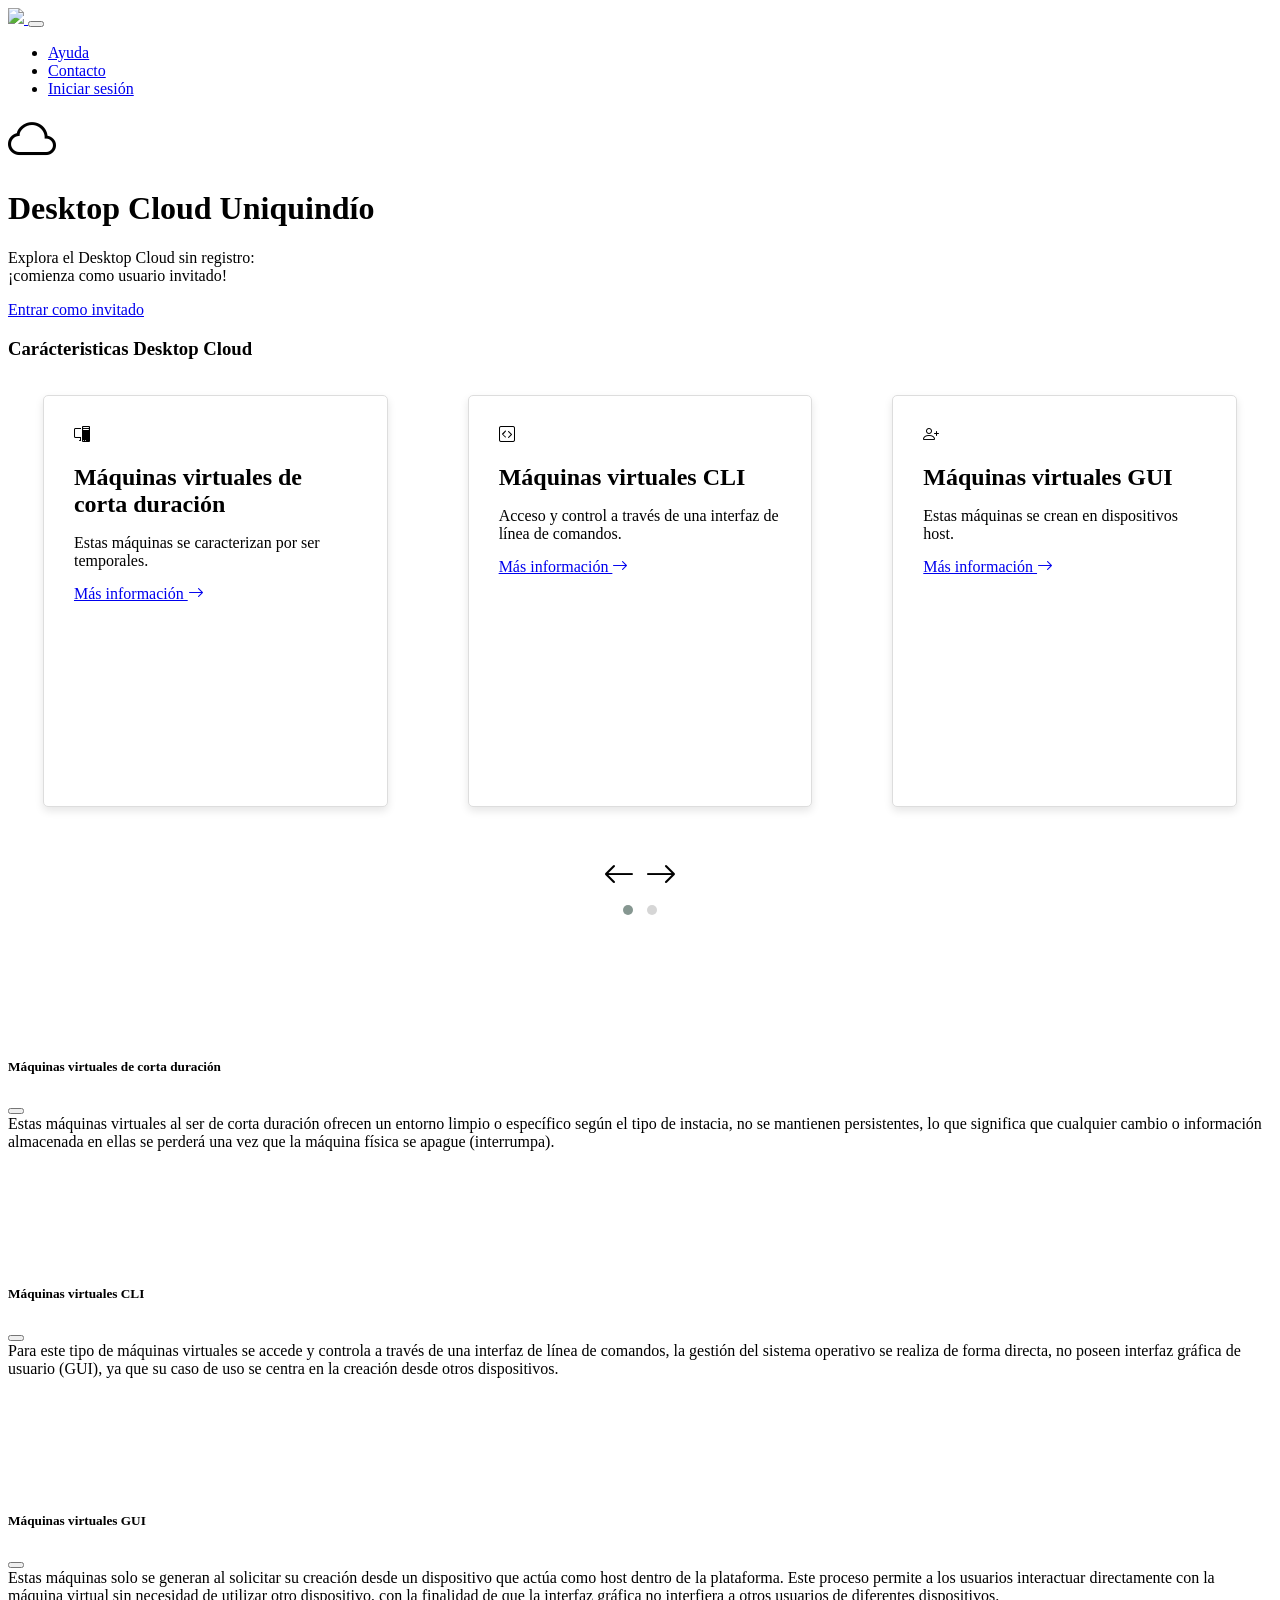
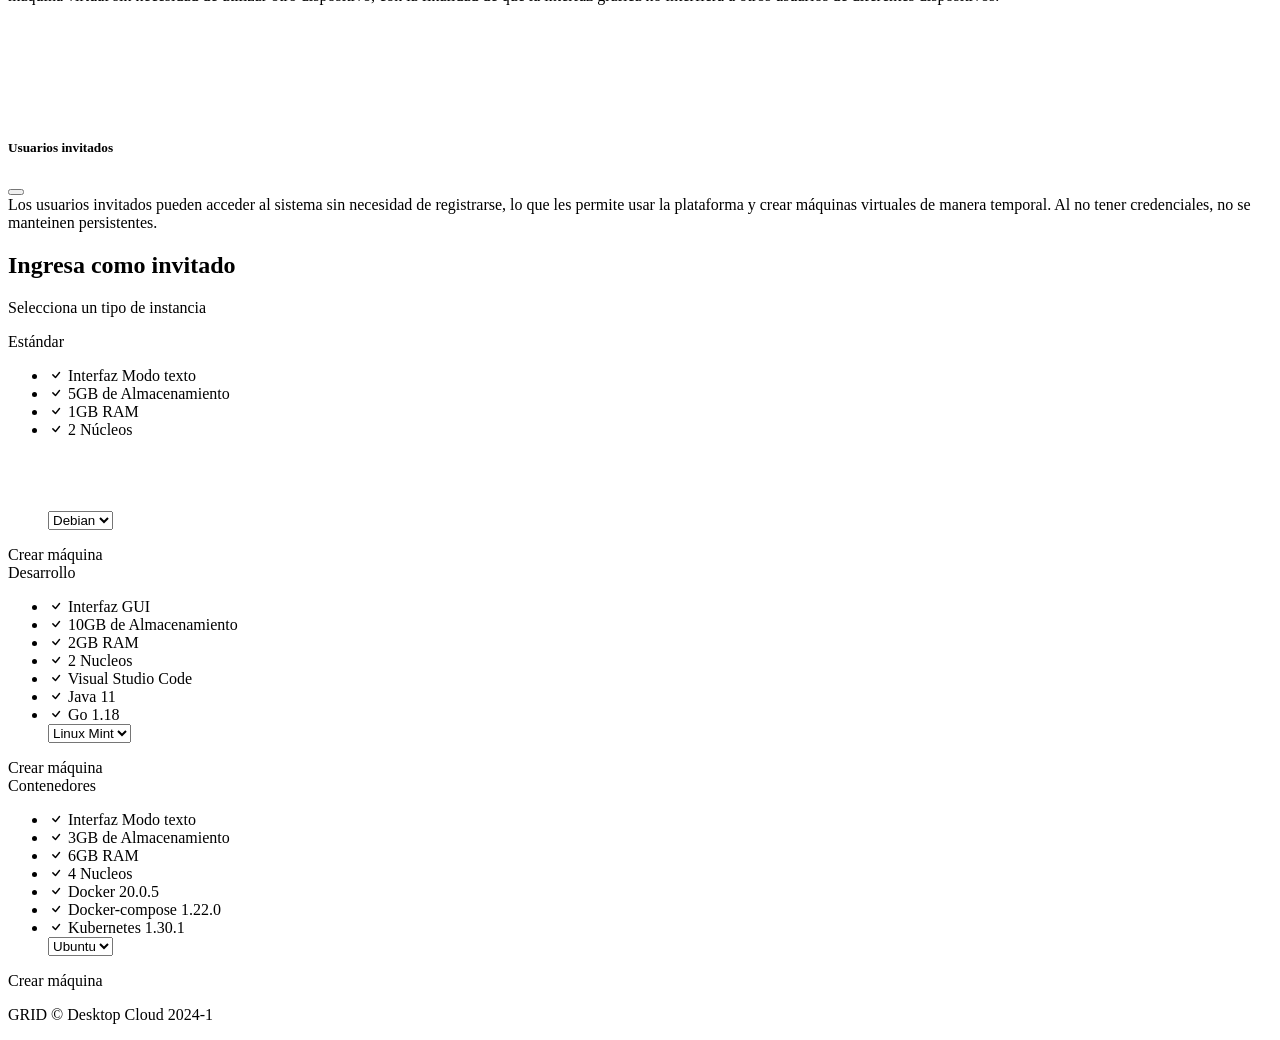
==== commit 437961aa: "Merge branch 'modificacion_front' of https://github.com/tarttaros/servidor_web_uqcloud into modifica" ====
--- a/templates/index.html
+++ b/templates/index.html
@@ -7,12 +7,16 @@
     <meta name="author" content="" />
     <title>DesktopCloud - Inicio</title>
     <!-- Favicon-->
-    <link rel="icon" type="image/x-icon" href="/static/images/icon.png" />
+    <link rel="icon" type="image/x-icon" href="/static/images/favicon.ico" />
     <!-- Bootstrap icons-->
     <link href="https://cdn.jsdelivr.net/npm/bootstrap-icons@1.4.1/font/bootstrap-icons.css" rel="stylesheet" />
     <link href="https://cdn.jsdelivr.net/npm/bootstrap-icons/font/bootstrap-icons.css" rel="stylesheet">
     <!-- Core theme CSS (includes Bootstrap)-->
-    <link href="/static/styles.css" rel="stylesheet" />
+    <link href="static/styles.css" rel="stylesheet" />
+
+    <link rel="stylesheet" href="https://cdnjs.cloudflare.com/ajax/libs/OwlCarousel2/2.3.4/assets/owl.carousel.min.css">
+    <link rel="stylesheet"
+        href="https://cdnjs.cloudflare.com/ajax/libs/OwlCarousel2/2.3.4/assets/owl.theme.default.min.css">
 
     <style>
         .modal-centered {
@@ -26,54 +30,117 @@
             margin-top: 15vh;
         }
 
-        .carousel-control-prev,
-        .carousel-control-next {
-            width: auto;
-            height: auto;
-            transform: translateY(-50%);
-            top: 40%;
-            padding: 0;
-        }
-
-        .carousel-control-prev {
-            left: -40px;
-            /* valor para desplazar la flecha más hacia la izquierda */
-        }
-
-        .carousel-control-next {
-            right: -40px;
-            /* valor para desplazar la flecha más hacia la derecha */
-        }
-
-        .carousel-control-prev-icon,
-        .carousel-control-next-icon {
-            background-color: black;
-            border-radius: 50%;
-            width: 30px;
-            height: 30px;
-        }
-
-        #featuresCarousel .carousel-inner {
-            min-height: 250px;
-        }
-    </style>           
+        .owl-carousel .item {
+            display: flex;
+            justify-content: center;
+            align-items: center;
+            margin: 25px;
+        }
+
+        .owl-carousel .item .col-lg-4 {
+            display: flex;
+            flex-direction: column;
+            align-items: center;
+        }
+
+        .owl-carousel .owl-nav {
+            margin-top: 10px;
+        }
+
+        .owl-carousel .owl-nav button.owl-prev,
+        .owl-carousel .owl-nav button.owl-next {
+            background: transparent;
+            border: none;
+            font-size: 2rem;
+            color: #000;
+        }
+
+        /**/
+        .feature-card {
+            background: #fff;
+            border: 1px solid #ddd;
+            border-radius: 5px;
+            padding: 30px;
+            margin: 10px;
+            box-shadow: 0 4px 8px rgba(0, 0, 0, 0.1);
+            text-align: left;
+            width: 600px;
+            height: 350px;
+            margin-top: 20px;
+        }
+
+        .feature-card .feature {
+            margin-bottom: 15px;
+        }
+
+        .feature-card h2 {
+            margin-bottom: 10px;
+        }
+
+        .feature-card p {
+            margin-bottom: 15px;
+        }
+
+        .owl-carousel .item {
+            display: flex;
+            justify-content: left;
+            align-items: center;
+        }
+
+        .owl-carousel .owl-nav {
+            margin-top: 10px;
+        }
+
+        .owl-carousel .owl-nav button.owl-prev,
+        .owl-carousel .owl-nav button.owl-next {
+            background: transparent;
+            border: none;
+            font-size: 2rem;
+            color: #000;
+        }
+
+        #características .text-center.mb-5 {
+            margin-bottom: 5px;
+            /* Separación entre el título y las cards */
+        }
+
+        .owl-carousel .feature-card {
+            margin-top: 0px;
+            /* Separación superior de las cards */
+            margin-bottom: 10px;
+            /* Separación inferior de las cards */
+        }
+
+        .owl-carousel .owl-nav {
+            margin-bottom: 1px;
+            /* Separación entre las flechas y la siguiente sección */
+        }
+
+        .owl-carousel .owl-dots {
+        margin-bottom: 20px; /* Separación superior de los puntos */
+        text-align: center; /* Centrar los puntos */
+    }
+    </style>
 </head>
+
 <body>
     <!-- Responsive navbar-->
     <nav class="navbar navbar-expand-lg navbar-dark bg-dark">
-        <div class="container px-5">             
-            <a href="/templates/index.html">
-                <img class="icon-image" style="width: 250px;" src="/static/images/Imagen3.png">        
-            </a>                                  
-                
-            <button class="navbar-toggler" type="button" data-bs-toggle="collapse" data-bs-target="#navbarSupportedContent" aria-controls="navbarSupportedContent" aria-expanded="false"aria-label="Toggle navigation">
-                <span class="navbar-toggler-icon"></span>
-            </button>
-            <div class="collapse navbar-collapse" id="navbarSupportedContent">                                        
-                <ul class="navbar-nav ms-auto mb-2 mb-lg-0">   
-                    <li class="nav-item"><a class="nav-link" href="/templates/aboutUs.html" style="margin-top: 5px;">Contacto</a></li>
-                    <li class="nav-item"><a class="nav-link" href="/templates/helpCenter.html" style="margin-right: 10px;margin-top: 5px;">Ayuda</a></li>                    
-                    <li class="nav-item"><a class="btn btn-primary btn-lg px-3 me-sm-3" href="/templates/login.html">Iniciar sesión</a></li>                                             
+        <div class="container px-5">
+            <a href="#!">
+                <img class="icon-image" style="width: 250px;" src="/static/images/Imagen3.png">
+            </a>
+
+            <button class="navbar-toggler" type="button" data-bs-toggle="collapse"
+                data-bs-target="#navbarSupportedContent" aria-controls="navbarSupportedContent" aria-expanded="false"
+                aria-label="Toggle navigation"><span class="navbar-toggler-icon"></span></button>
+            <div class="collapse navbar-collapse" id="navbarSupportedContent">
+                <ul class="navbar-nav ms-auto mb-2 mb-lg-0">
+                    <li class="nav-item"><a class="nav-link" href="#!" style="margin-top: 5px;">Ayuda</a></li>
+                    <li class="nav-item"><a class="nav-link" href="#!"
+                            style="margin-right: 10px;margin-top: 5px;">Contacto</a></li>
+                    <li class="nav-item"><a class="btn btn-primary btn-lg px-4 me-sm-3" href="/login">Iniciar
+                            sesión</a></li>
                 </ul>
             </div>
         </div>
@@ -100,124 +167,98 @@
         </div>
     </header>
 
+
+
     <!--Sección características-->
     <section class="py-5 border-bottom" id="características">
         <div class="text-center mb-5">
-            <h3 class="fw-bolder" style="margin-bottom: 60px;">Carácteristicas Desktop Cloud</h3>
+            <h3 class="fw-bolder" style="margin-bottom: 10px;">Carácteristicas Desktop Cloud</h3>
         </div>
         <div class="container px-5 my-5 position-relative">
-            <div id="featuresCarousel" class="carousel slide" data-bs-ride="carousel" style="margin-left: 60px;">
-                <div class="carousel-inner">
-                    <div class="carousel-item active">
-                        <div class="row gx-5">
-                            <div class="col-lg-4 mb-5 mb-lg-0">
-                                <div class="feature bg-primary bg-gradient text-white rounded-3 mb-3">
-                                    <i class="bi bi-pc-display"></i>
-                                </div>
-                                <h2 class="h4 fw-bolder">Máquinas virtuales de corta duración</h2>
-                                <p>Estas máquinas se caracterizan por ser de un solo uso.</p>
-                                <a class="text-decoration-none" href="#!" data-bs-toggle="modal"
-                                    data-bs-target="#descriptionModal1">
-                                    Más información
-                                    <i class="bi bi-arrow-right"></i>
-                                </a>
-                            </div>
-                            <div class="col-lg-4 mb-5 mb-lg-0">
-                                <div class="feature bg-primary bg-gradient text-white rounded-3 mb-3">
-                                    <i class="bi bi-code-square"></i>
-                                </div>
-                                <h2 class="h4 fw-bolder">Máquinas virtuales CLI</h2>
-                                <p> Descripción</p>
-                                <a class="text-decoration-none" href="#!" data-bs-toggle="modal"
-                                    data-bs-target="#descriptionModal2">
-                                    Más información
-                                    <i class="bi bi-arrow-right"></i>
-                                </a>
-                            </div>
-                            <div class="col-lg-4">
-                                <div class="feature bg-primary bg-gradient text-white rounded-3 mb-3">
-                                    <i class="bi bi-person-plus"></i>
-                                </div>
-                                <h2 class="h4 fw-bolder">Usuarios invitados</h2>
-                                <p>Descripción</p>
-                                <a class="text-decoration-none" href="#!" data-bs-toggle="modal"
-                                    data-bs-target="#descriptionModal3">
-                                    Más información
-                                    <i class="bi bi-arrow-right"></i>
-                                </a>
-                            </div>
-                        </div>
-                    </div>
-                    <!-- Más elementos del carrusel-->
-                    <div class="carousel-item">
-                        <div class="row gx-5">
-                            <div class="col-lg-4 mb-5 mb-lg-0">
-                                <div class="feature bg-primary bg-gradient text-white rounded-3 mb-3">
-                                    <i class="bi bi-pc-display"></i>
-                                </div>
-                                <h2 class="h4 fw-bolder">Otro Elemento 1</h2>
-                                <p>Descripción del otro elemento 1.</p>
-                                <a class="text-decoration-none" href="#!" data-bs-toggle="modal"
-                                    data-bs-target="#descriptionModal4">
-                                    Más información
-                                    <i class="bi bi-arrow-right"></i>
-                                </a>
-                            </div>
-                            <div class="col-lg-4 mb-5 mb-lg-0">
-                                <div class="feature bg-primary bg-gradient text-white rounded-3 mb-3">
-                                    <i class="bi bi-code-square"></i>
-                                </div>
-                                <h2 class="h4 fw-bolder">Otro Elemento 2</h2>
-                                <p>Descripción del otro elemento 2.</p>
-                                <a class="text-decoration-none" href="#!" data-bs-toggle="modal"
-                                    data-bs-target="#descriptionModal5">
-                                    Más información
-                                    <i class="bi bi-arrow-right"></i>
-                                </a>
-                            </div>
-                            <div class="col-lg-4">
-                                <div class="feature bg-primary bg-gradient text-white rounded-3 mb-3">
-                                    <i class="bi bi-person-plus"></i>
-                                </div>
-                                <h2 class="h4 fw-bolder">Otro Elemento 3</h2>
-                                <p>Descripción del otro elemento 3.</p>
-                                <a class="text-decoration-none" href="#!" data-bs-toggle="modal"
-                                    data-bs-target="#descriptionModal6">
-                                    Más información
-                                    <i class="bi bi-arrow-right"></i>
-                                </a>
-                            </div>
-                        </div>
-                    </div>
-                </div>
-            </div>
-            <!-- Flechas de navegación del carrusel -->
-            <button class="carousel-control-prev" type="button" data-bs-target="#featuresCarousel" data-bs-slide="prev">
-                <span class="carousel-control-prev-icon" aria-hidden="true"></span>
-                <span class="visually-hidden">Anterior</span>
-            </button>
-            <button class="carousel-control-next" type="button" data-bs-target="#featuresCarousel" data-bs-slide="next">
-                <span class="carousel-control-next-icon" aria-hidden="true"></span>
-                <span class="visually-hidden">Siguiente</span>
-            </button>
-        </div>
-
-        <!--  Descripcion emergente MVE-->
+            <div class="owl-carousel owl-theme">
+                <div class="item">
+                    <div class="feature-card">
+                        <div class="feature bg-primary bg-gradient text-white rounded-3 mb-3">
+                            <i class="bi bi-pc-display"></i>
+                        </div>
+                        <h2 class="h4 fw-bolder">Máquinas virtuales de corta duración</h2>
+                        <p>Estas máquinas se caracterizan por ser temporales.        
+                        </p>
+                        <a class="text-decoration-none" href="#!" data-bs-toggle="modal"
+                            data-bs-target="#descriptionModal1">
+                            Más información
+                            <i class="bi bi-arrow-right"></i>
+                        </a>
+                    </div>
+                </div>
+                <div class="item">
+                    <div class="feature-card">
+                        <div class="feature bg-primary bg-gradient text-white rounded-3 mb-3">
+                            <i class="bi bi-code-square"></i>
+                        </div>
+                        <h2 class="h4 fw-bolder">Máquinas virtuales CLI</h2>
+                        <p>
+                            Acceso y control a través de una interfaz de línea de comandos.
+                        </p>
+                        <a class="text-decoration-none" href="#!" data-bs-toggle="modal"
+                            data-bs-target="#descriptionModal2">
+                            Más información
+                            <i class="bi bi-arrow-right"></i>
+                        </a>
+                    </div>
+                </div>
+                <div class="item">
+                    <div class="feature-card">
+                        <div class="feature bg-primary bg-gradient text-white rounded-3 mb-3">
+                            <i class="bi bi-person-plus"></i>
+                        </div>
+                        <h2 class="h4 fw-bolder">Máquinas virtuales GUI</h2>
+                        <p>
+                            Estas máquinas se crean en dispositivos host.
+                        </p>
+                        <a class="text-decoration-none" href="#!" data-bs-toggle="modal"
+                            data-bs-target="#descriptionModal3">
+                            Más información
+                            <i class="bi bi-arrow-right"></i>
+                        </a>
+                    </div>
+                </div>
+                <div class="item">
+                    <div class="feature-card">
+                        <div class="feature bg-primary bg-gradient text-white rounded-3 mb-3">
+                            <i class="bi bi-person-plus"></i>
+                        </div>
+                        <h2 class="h4 fw-bolder">Usuarios invitados</h2>
+                        <p>
+                            Estos usuarios pueden crear máquinas virtuales sin necesidad de registro.
+                        </p>
+                        <a class="text-decoration-none" href="#!" data-bs-toggle="modal"
+                            data-bs-target="#descriptionModal4">
+                            Más información
+                            <i class="bi bi-arrow-right"></i>
+                        </a>
+                    </div>
+                </div>
+            </div>
+        </div>
+        <!---->
+
+        <!--  Descripción emergente Máquinas Virtuales corta duración-->
         <div class="modal fade" id="descriptionModal1" tabindex="-1" aria-labelledby="descriptionModalLabel"
             aria-hidden="true">
             <div class="modal-dialog">
                 <div class="modal-content">
                     <div class="modal-header">
-                        <h5 class="modal-title" id="descriptionModalLabel">Máquinas virtuales efímeras</h5>
+                        <h5 class="modal-title" id="descriptionModalLabel">Máquinas virtuales de corta duración</h5>
                         <button type="button" class="btn-close" data-bs-dismiss="modal" aria-label="Close"></button>
                     </div>
                     <div class="modal-body">
-                        Estas máquinas se caracterizan por su rápida creación, lo que las hace ideales para situaciones
-                        donde se necesita una
-                        instancia de forma eficiente. Al ser de un solo uso, ofrecen un entorno limpio, no se mantienen
+                        Estas máquinas virtuales al ser de corta duración ofrecen un entorno limpio o específico
+                        según el tipo de instacia, no se mantienen
                         persistentes,
-                        lo que significa que cualquier cambio o información almacenada en ellas se perderá una vez que
-                        la máquina se apague.
+                        lo que significa que cualquier cambio o información almacenada en ellas se perderá una vez
+                        que
+                        la máquina física se apague (interrumpa).
                     </div>
                     <div class="modal-footer">
 
@@ -226,7 +267,7 @@
             </div>
         </div>
 
-        <!--  Descripcion emergente MVCLI-->
+        <!--  Descripcion emergente máquinas virtuales CLI-->
         <div class="modal fade" id="descriptionModal2" tabindex="-1" aria-labelledby="descriptionModalLabel"
             aria-hidden="true">
             <div class="modal-dialog">
@@ -236,11 +277,10 @@
                         <button type="button" class="btn-close" data-bs-dismiss="modal" aria-label="Close"></button>
                     </div>
                     <div class="modal-body">
-                        Son máquinas virtuales que se pueden acceder y controlar a través de una interfaz de
-                        línea de comandos, facilitan la gestión y el control del sistema operativo de forma
-                        directa, no poseen interfaz gráfica de usuario (GUI) para evitar la congestión de
-                        red y que tanto los usuarios en el Desktop Cloud como los usuarios directos en el
-                        host no se vean afectados.
+                        Para este tipo de máquinas virtuales se accede y controla a través de una interfaz de
+                        línea de comandos, la gestión del sistema operativo se realiza de forma
+                        directa, no poseen interfaz gráfica de usuario (GUI), ya que su caso de uso se 
+                        centra en la creación desde otros dispositivos.
                     </div>
                     <div class="modal-footer">
 
@@ -249,8 +289,34 @@
             </div>
         </div>
 
+        <!-- Descripción máquinas virtuales GUI -->
+             <div class="modal fade" id="descriptionModal3" tabindex="-1" aria-labelledby="descriptionModalLabel"
+            aria-hidden="true">
+            <div class="modal-dialog">
+                <div class="modal-content">
+                    <div class="modal-header">
+                        <h5 class="modal-title" id="descriptionModalLabel">Máquinas virtuales GUI</h5>
+                        <button type="button" class="btn-close" data-bs-dismiss="modal" aria-label="Close"></button>
+                    </div>
+                    <div class="modal-body">
+                        Estas máquinas solo se generan al solicitar su creación desde 
+                        un dispositivo que actúa como host dentro de la plataforma.
+                        Este proceso permite a los usuarios interactuar directamente con 
+                        la máquina virtual sin necesidad de utilizar otro dispositivo, 
+                        con la finalidad de que la interfaz gráfica no interfiera a otros usuarios de diferentes dispositivos.
+
+                    </div>
+                    <div class="modal-footer">
+
+                    </div>
+                </div>
+            </div>
+        </div>
+     
+
         <!--  Descripcion emergente UserI-->
-        <div class="modal fade" id="descriptionModal3" tabindex="-1" aria-labelledby="descriptionModalLabel"
+
+        <div class="modal fade" id="descriptionModal4" tabindex="-1" aria-labelledby="descriptionModalLabel"
             aria-hidden="true">
             <div class="modal-dialog">
                 <div class="modal-content">
@@ -259,9 +325,9 @@
                         <button type="button" class="btn-close" data-bs-dismiss="modal" aria-label="Close"></button>
                     </div>
                     <div class="modal-body">
-                        Los usuarios invitados pueden acceder al sistema de forma rápida y sencilla sin
-                        necesidad de registrarse, lo que les permite experimentar con la plataforma de
-                        manera temporal y sin compromisos.
+                        Los usuarios invitados pueden acceder al sistema sin necesidad de registrarse, 
+                        lo que les permite usar la plataforma y crear máquinas virtuales de manera temporal. 
+                        Al no tener credenciales, no se manteinen persistentes.
                     </div>
                     <div class="modal-footer">
 
@@ -285,7 +351,7 @@
                         <div class="card-body p-5">
                             <div class="mb-3">
                                 <span class="fs-2 fw-bold">Estándar</span>
-                            </div>
+                                </div>
                                 <ul class="list-unstyled mb-4">
                                     <li class="mb-2">
                                         <i class="bi bi-check text-primary"></i>
@@ -323,12 +389,8 @@
                                         <option value="Debian">Debian</option>
                                     </select>
                                 </ul>
-                                <div class="d-grid">
-                                    <a class="btn btn-outline-primary" id="guest-login-btn1">Crear máquina</a>
-                                </div>
+                                <div class="d-grid"><a class="btn btn-outline-primary" id="guest-login-btn1">Crear máquina</a></div>
                             </div>
-                        </div>
-                    </div>
                     <!-- Pricing card pro-->
                     <div class="col-lg-6 col-xl-4">
                         <div class="card mb-5 mb-xl-0">
@@ -369,12 +431,8 @@
                                         <option value="Mint">Linux Mint</option>
                                     </select>
                                 </ul>
-                                <div class="d-grid">
-                                    <a class="btn btn-outline-primary" id="guest-login-btn2">Crear máquina</a>
-                                </div>
+                                <div class="d-grid"><a class="btn btn-outline-primary" id="guest-login-btn2">Crear máquina</a></div>
                             </div>
-                        </div>
-                    </div>
                     <!-- Pricing card enterprise-->
                     <div class="col-lg-6 col-xl-4">
                         <div class="card">
@@ -415,10 +473,7 @@
                                         <option value="Ubuntu">Ubuntu</option>
                                     </select>
                                 </ul>
-                                <div class="d-grid">
-                                    <a class="btn btn-outline-primary" id="guest-login-btn3">Crear máquina</a>
-                                </div>
-                            </div>
+                                <div class="d-grid"><a class="btn btn-outline-primary" id="guest-login-btn3">Crear máquina</a></div>
                         </div>
                     </div>
                 </div>
@@ -500,16 +555,37 @@
     <!-- Bootstrap core JS-->
     <script src="https://cdn.jsdelivr.net/npm/bootstrap@5.2.3/dist/js/bootstrap.bundle.min.js"></script>
     <!-- Core theme JS-->
-    <script
-        src="/static/scriptjs/scripts.js"></script>
+    <script src="/static/scriptjs/scripts.js"></script>
     <!-- * * * * * * * * * * * * * * * * * * * * * * * * * * * * * * * * * * * * * * * *-->
     <!-- * *                               SB Forms JS                               * *-->
     <!-- * * Activate your form at https://startbootstrap.com/solution/contact-forms * *-->
     <!-- * * * * * * * * * * * * * * * * * * * * * * * * * * * * * * * * * * * * * * * *-->
-    <script src="https://cdn.startbootstrap.com/sb-forms-latest.js"></script>
-    <script
-        src="/static/bootstrap/js/bootstrap.min.js"></script>
-
+
+    <script src="https://cdnjs.cloudflare.com/ajax/libs/jquery/3.6.0/jquery.min.js"></script>
+    <script src="https://cdnjs.cloudflare.com/ajax/libs/OwlCarousel2/2.3.4/owl.carousel.min.js"></script>
+
+    <script>
+        $(document).ready(function () {
+            $(".owl-carousel").owlCarousel({
+                items: 3,
+                margin: 10,
+                loop: true,
+                nav: true,
+                navText: ["<i class='bi bi-arrow-left'></i>", "<i class='bi bi-arrow-right'></i>"],
+                responsive: {
+                    0: {
+                        items: 1
+                    },
+                    600: {
+                        items: 2
+                    },
+                    1000: {
+                        items: 3
+                    }
+                }
+            });
+        });
+    </script>
 </body>
 <!-- Footer-->
 <footer class="py-5 bg-dark">
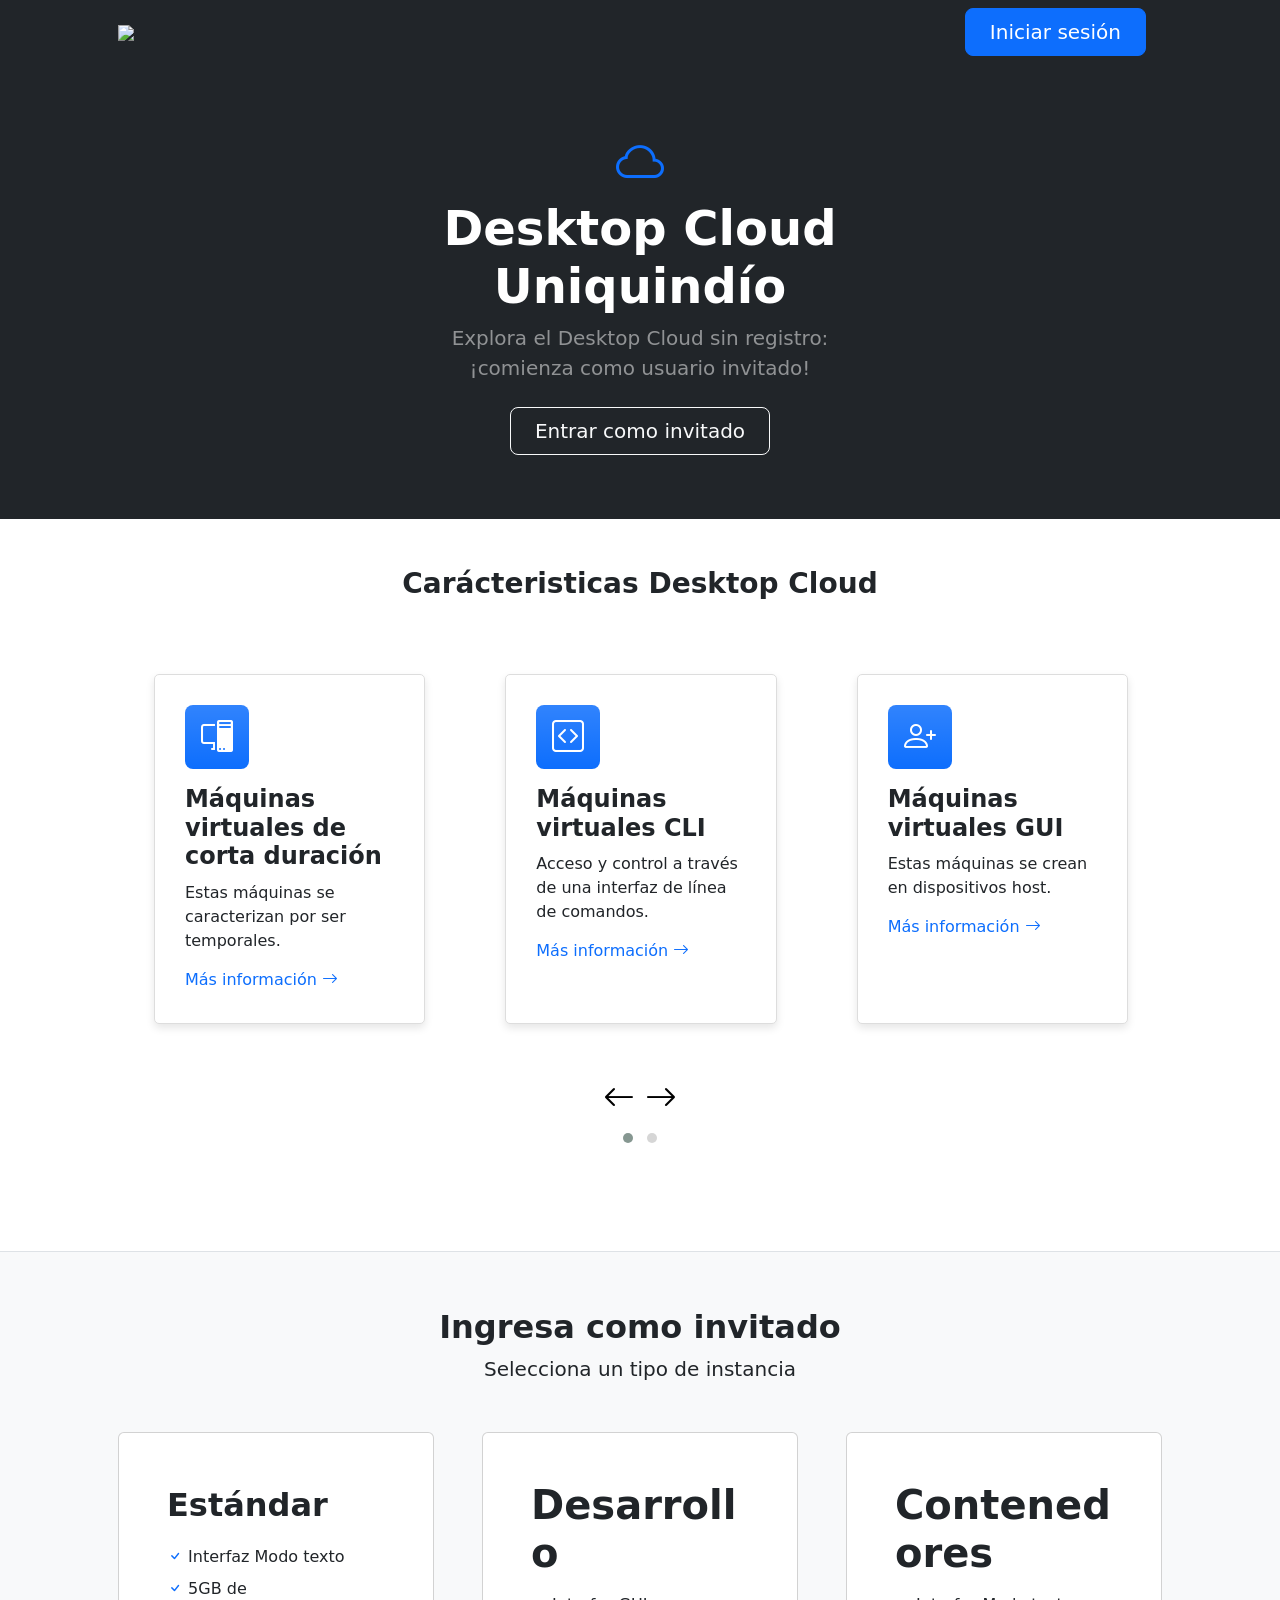
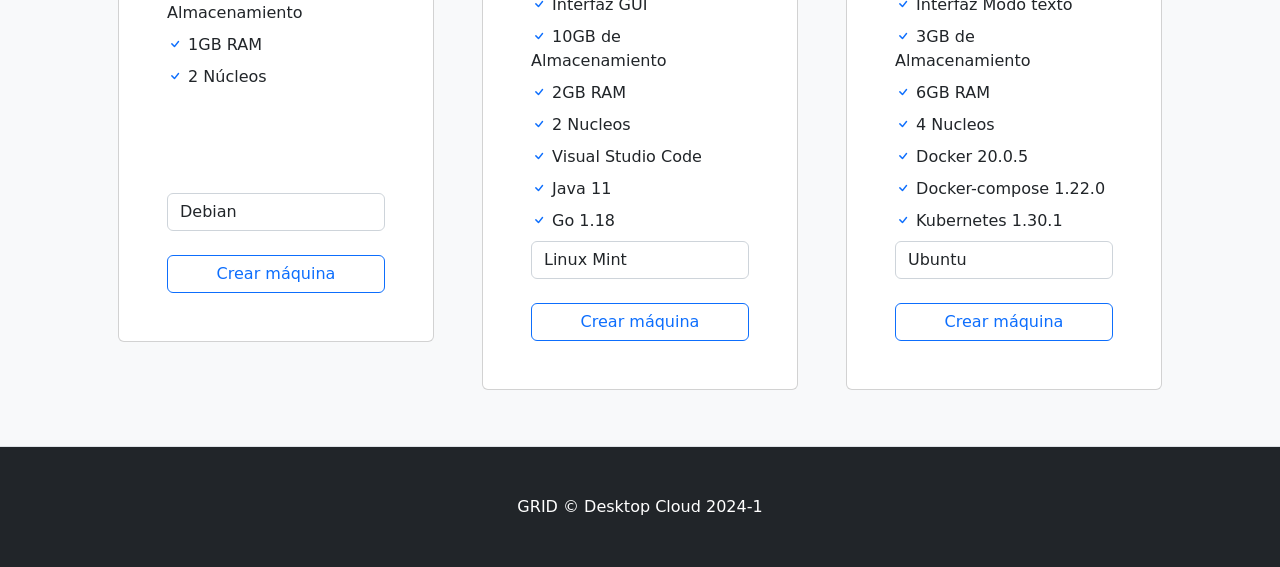
==== commit 08718ad5: "ajustes interfaz" ====
--- a/templates/index.html
+++ b/templates/index.html
@@ -7,16 +7,15 @@
     <meta name="author" content="" />
     <title>DesktopCloud - Inicio</title>
     <!-- Favicon-->
-    <link rel="icon" type="image/x-icon" href="/static/images/favicon.ico" />
+    <link rel="icon" type="image/x-icon" href="/static/images/icon.png" />
     <!-- Bootstrap icons-->
     <link href="https://cdn.jsdelivr.net/npm/bootstrap-icons@1.4.1/font/bootstrap-icons.css" rel="stylesheet" />
     <link href="https://cdn.jsdelivr.net/npm/bootstrap-icons/font/bootstrap-icons.css" rel="stylesheet">
     <!-- Core theme CSS (includes Bootstrap)-->
-    <link href="static/styles.css" rel="stylesheet" />
+    <link href="/static/styles.css" rel="stylesheet" />
 
     <link rel="stylesheet" href="https://cdnjs.cloudflare.com/ajax/libs/OwlCarousel2/2.3.4/assets/owl.carousel.min.css">
-    <link rel="stylesheet"
-        href="https://cdnjs.cloudflare.com/ajax/libs/OwlCarousel2/2.3.4/assets/owl.theme.default.min.css">
+    <link rel="stylesheet" href="https://cdnjs.cloudflare.com/ajax/libs/OwlCarousel2/2.3.4/assets/owl.theme.default.min.css">
 
     <style>
         .modal-centered {
@@ -127,7 +126,7 @@
     <!-- Responsive navbar-->
     <nav class="navbar navbar-expand-lg navbar-dark bg-dark">
         <div class="container px-5">
-            <a href="#!">
+            <a href="/index">
                 <img class="icon-image" style="width: 250px;" src="/static/images/Imagen3.png">
             </a>
 
@@ -136,11 +135,7 @@
                 aria-label="Toggle navigation"><span class="navbar-toggler-icon"></span></button>
             <div class="collapse navbar-collapse" id="navbarSupportedContent">
                 <ul class="navbar-nav ms-auto mb-2 mb-lg-0">
-                    <li class="nav-item"><a class="nav-link" href="#!" style="margin-top: 5px;">Ayuda</a></li>
-                    <li class="nav-item"><a class="nav-link" href="#!"
-                            style="margin-right: 10px;margin-top: 5px;">Contacto</a></li>
-                    <li class="nav-item"><a class="btn btn-primary btn-lg px-4 me-sm-3" href="/login">Iniciar
-                            sesión</a></li>
+                    <li class="nav-item"><a class="btn btn-primary btn-lg px-4 me-sm-3" href="/login">Iniciar sesión</a></li>
                 </ul>
             </div>
         </div>
@@ -167,8 +162,6 @@
         </div>
     </header>
 
-
-
     <!--Sección características-->
     <section class="py-5 border-bottom" id="características">
         <div class="text-center mb-5">
@@ -351,7 +344,7 @@
                         <div class="card-body p-5">
                             <div class="mb-3">
                                 <span class="fs-2 fw-bold">Estándar</span>
-                                </div>
+                            </div>
                                 <ul class="list-unstyled mb-4">
                                     <li class="mb-2">
                                         <i class="bi bi-check text-primary"></i>
@@ -389,8 +382,12 @@
                                         <option value="Debian">Debian</option>
                                     </select>
                                 </ul>
-                                <div class="d-grid"><a class="btn btn-outline-primary" id="guest-login-btn1">Crear máquina</a></div>
+                                <div class="d-grid">
+                                    <a class="btn btn-outline-primary" id="guest-login-btn1">Crear máquina</a>
+                                </div>
                             </div>
+                        </div>
+                    </div>
                     <!-- Pricing card pro-->
                     <div class="col-lg-6 col-xl-4">
                         <div class="card mb-5 mb-xl-0">
@@ -431,8 +428,12 @@
                                         <option value="Mint">Linux Mint</option>
                                     </select>
                                 </ul>
-                                <div class="d-grid"><a class="btn btn-outline-primary" id="guest-login-btn2">Crear máquina</a></div>
+                                <div class="d-grid">
+                                    <a class="btn btn-outline-primary" id="guest-login-btn2">Crear máquina</a>
+                                </div>
                             </div>
+                        </div>
+                    </div>
                     <!-- Pricing card enterprise-->
                     <div class="col-lg-6 col-xl-4">
                         <div class="card">
@@ -473,7 +474,10 @@
                                         <option value="Ubuntu">Ubuntu</option>
                                     </select>
                                 </ul>
-                                <div class="d-grid"><a class="btn btn-outline-primary" id="guest-login-btn3">Crear máquina</a></div>
+                                <div class="d-grid">
+                                    <a class="btn btn-outline-primary" id="guest-login-btn3">Crear máquina</a>
+                                </div>
+                            </div>
                         </div>
                     </div>
                 </div>
